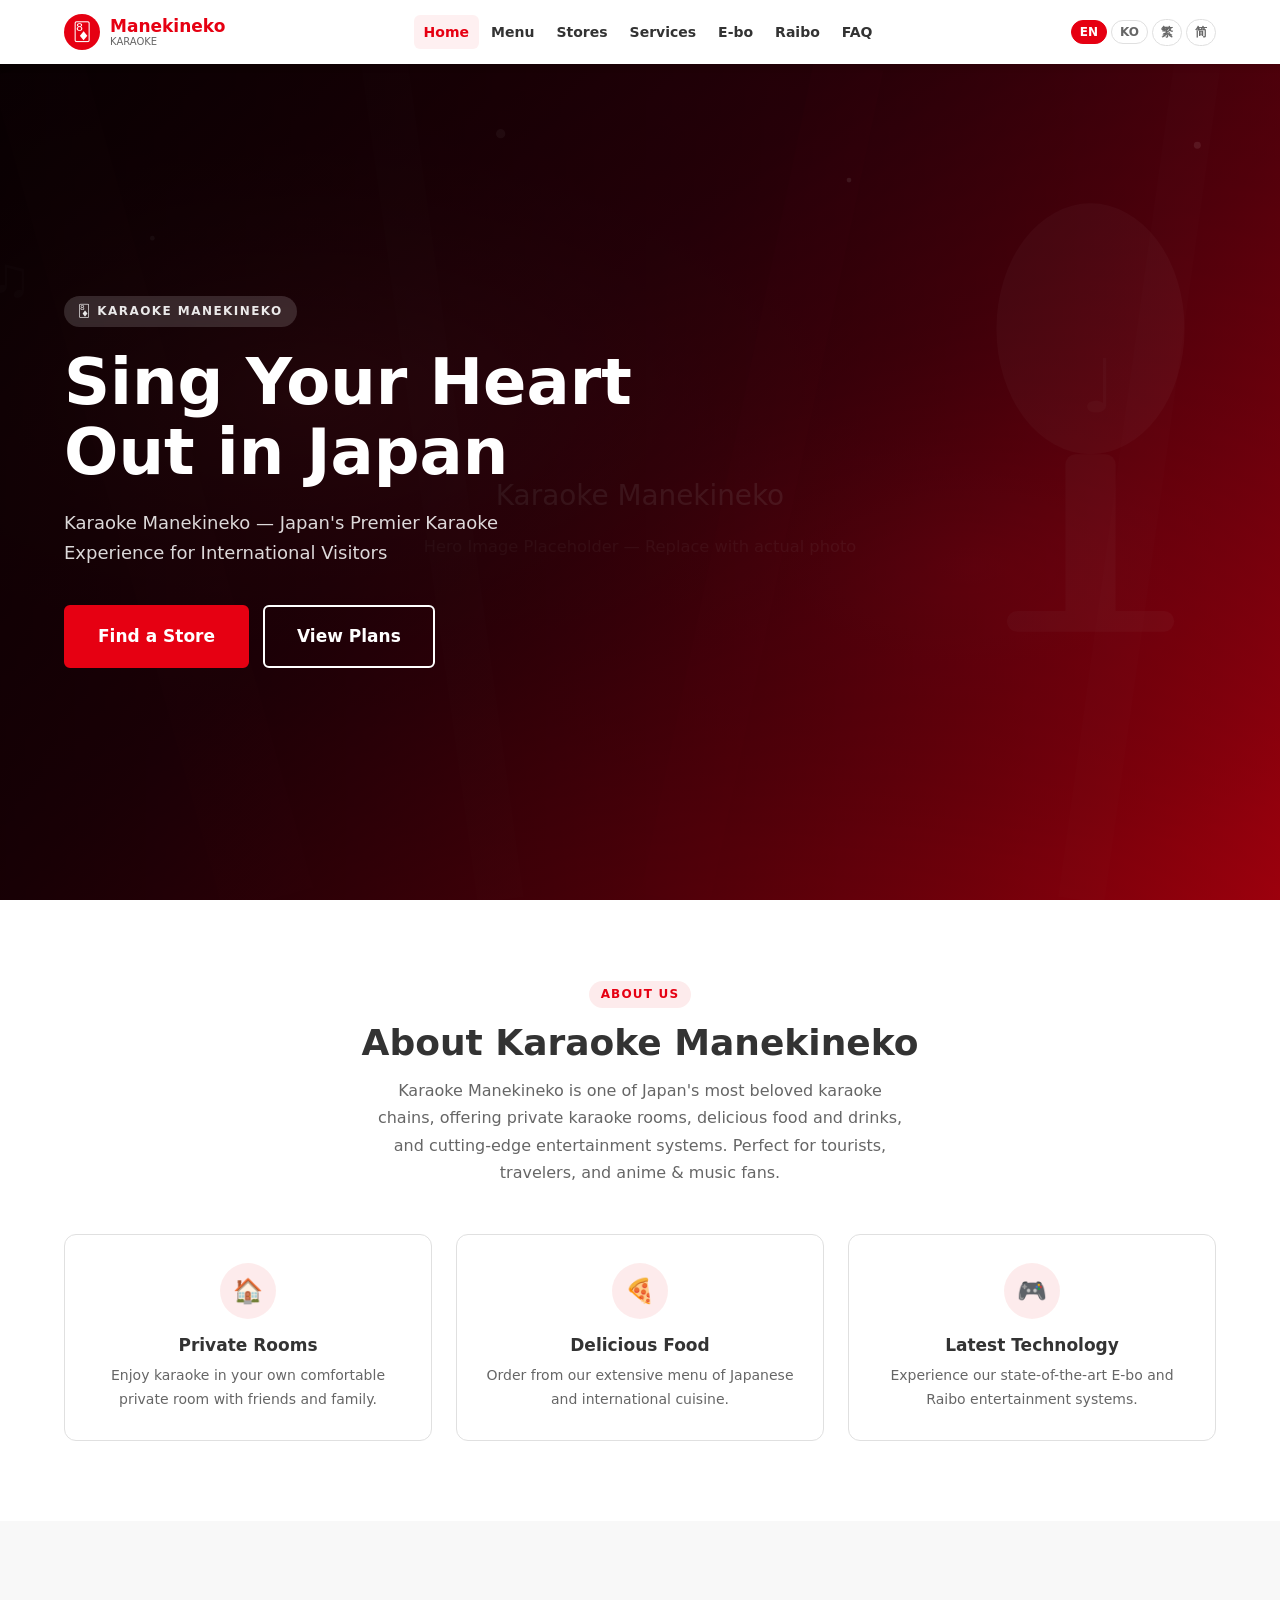
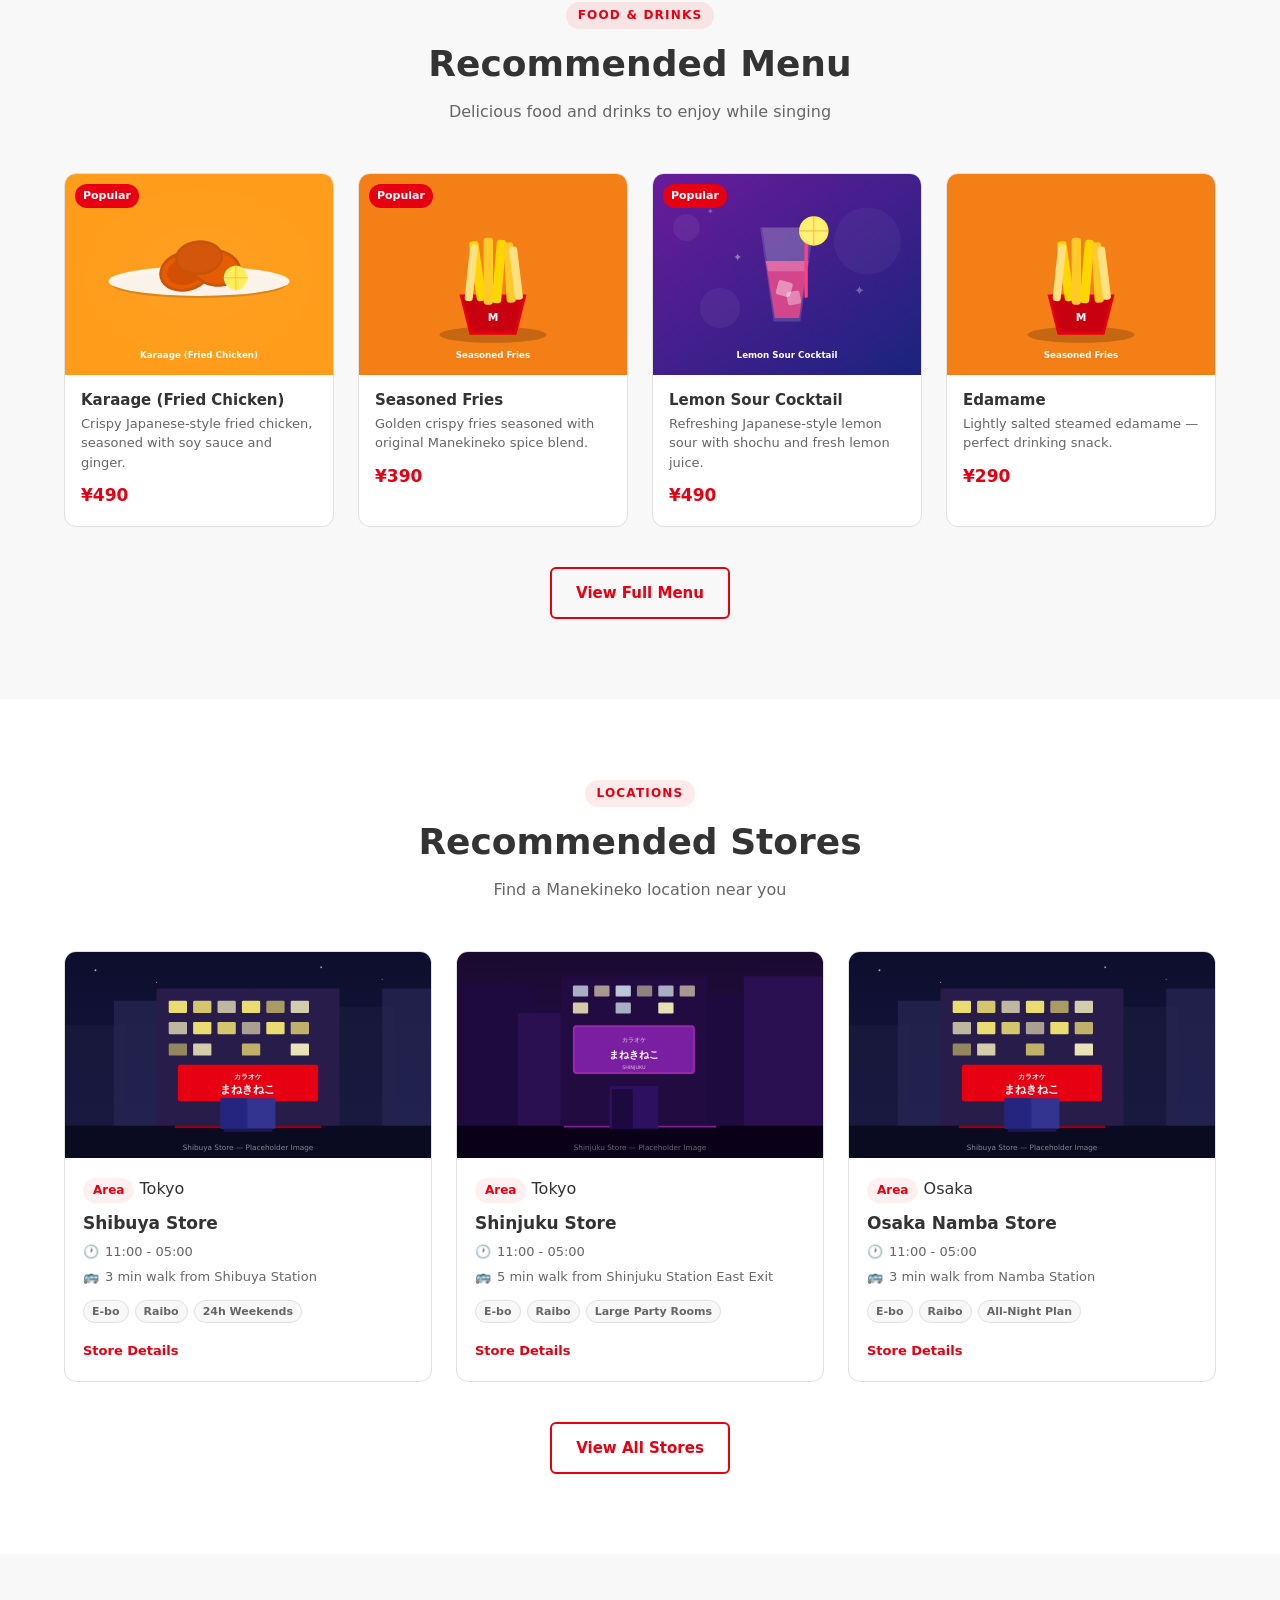
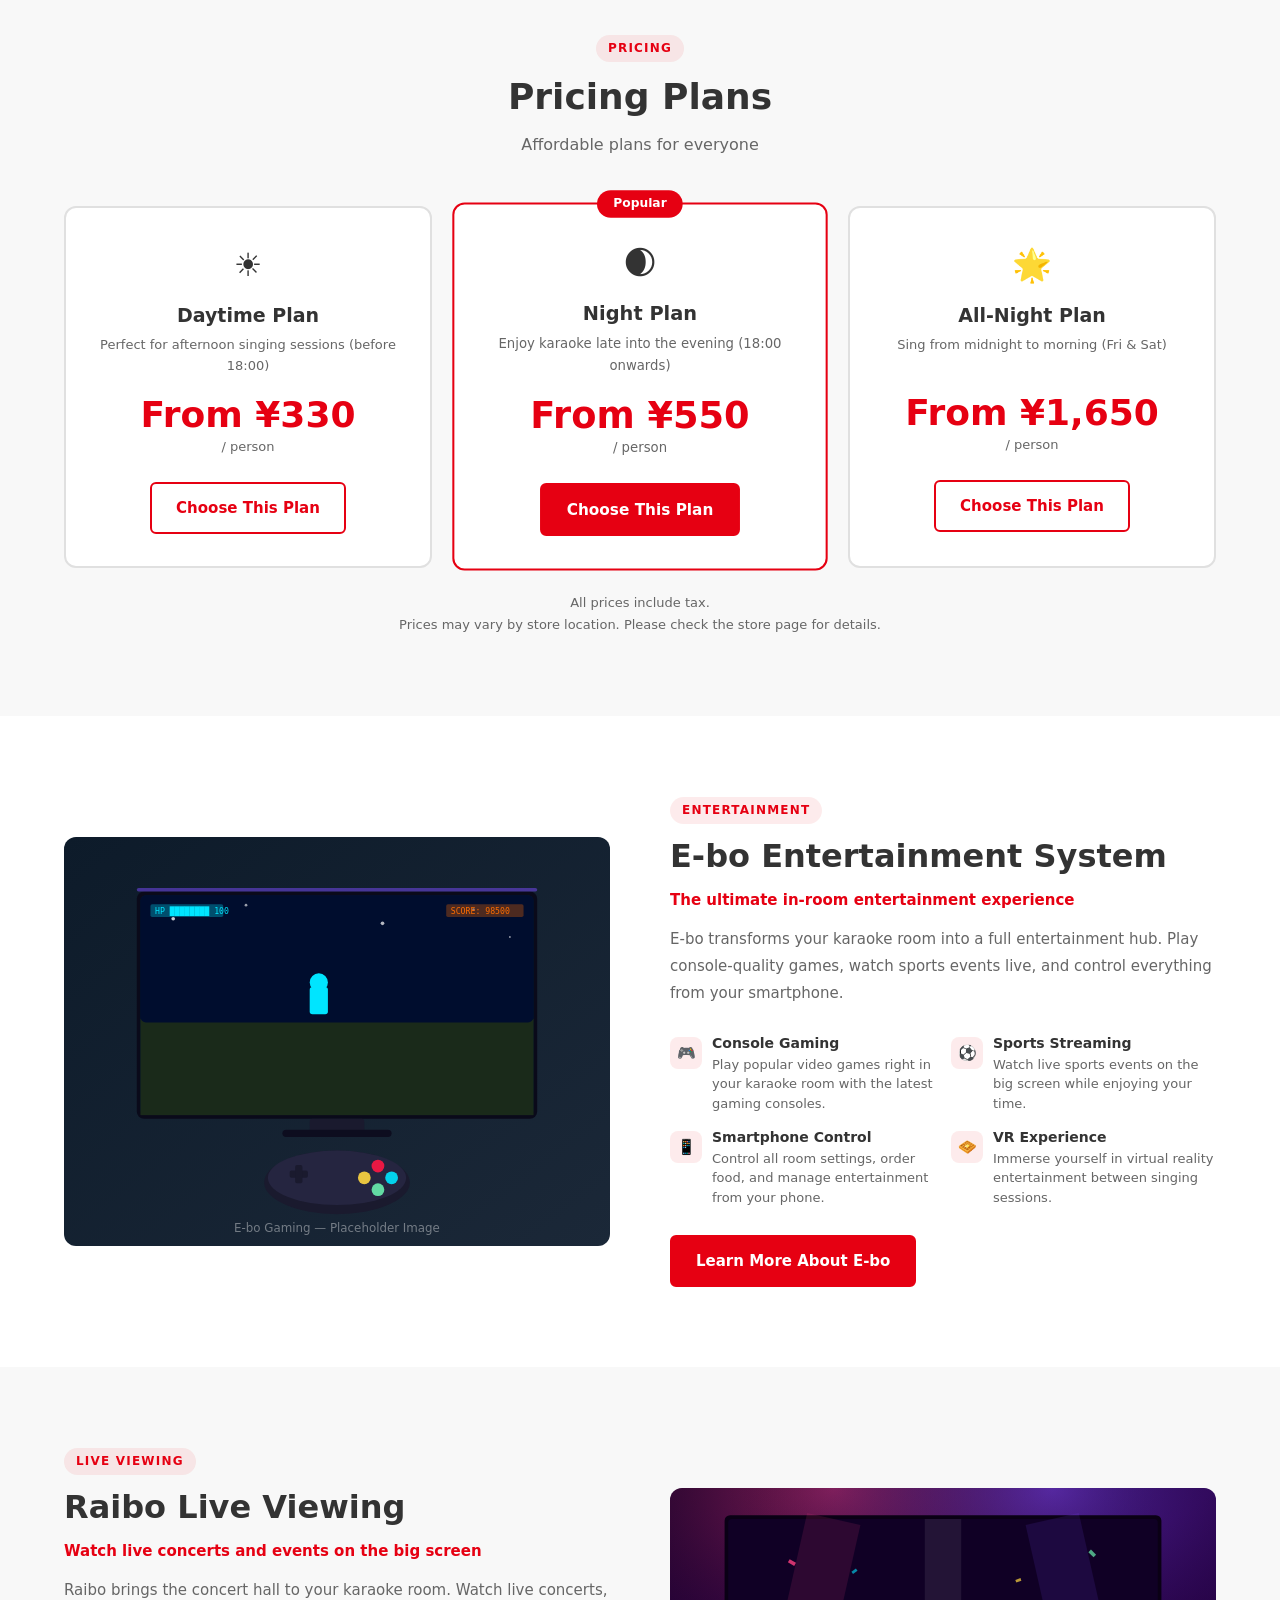
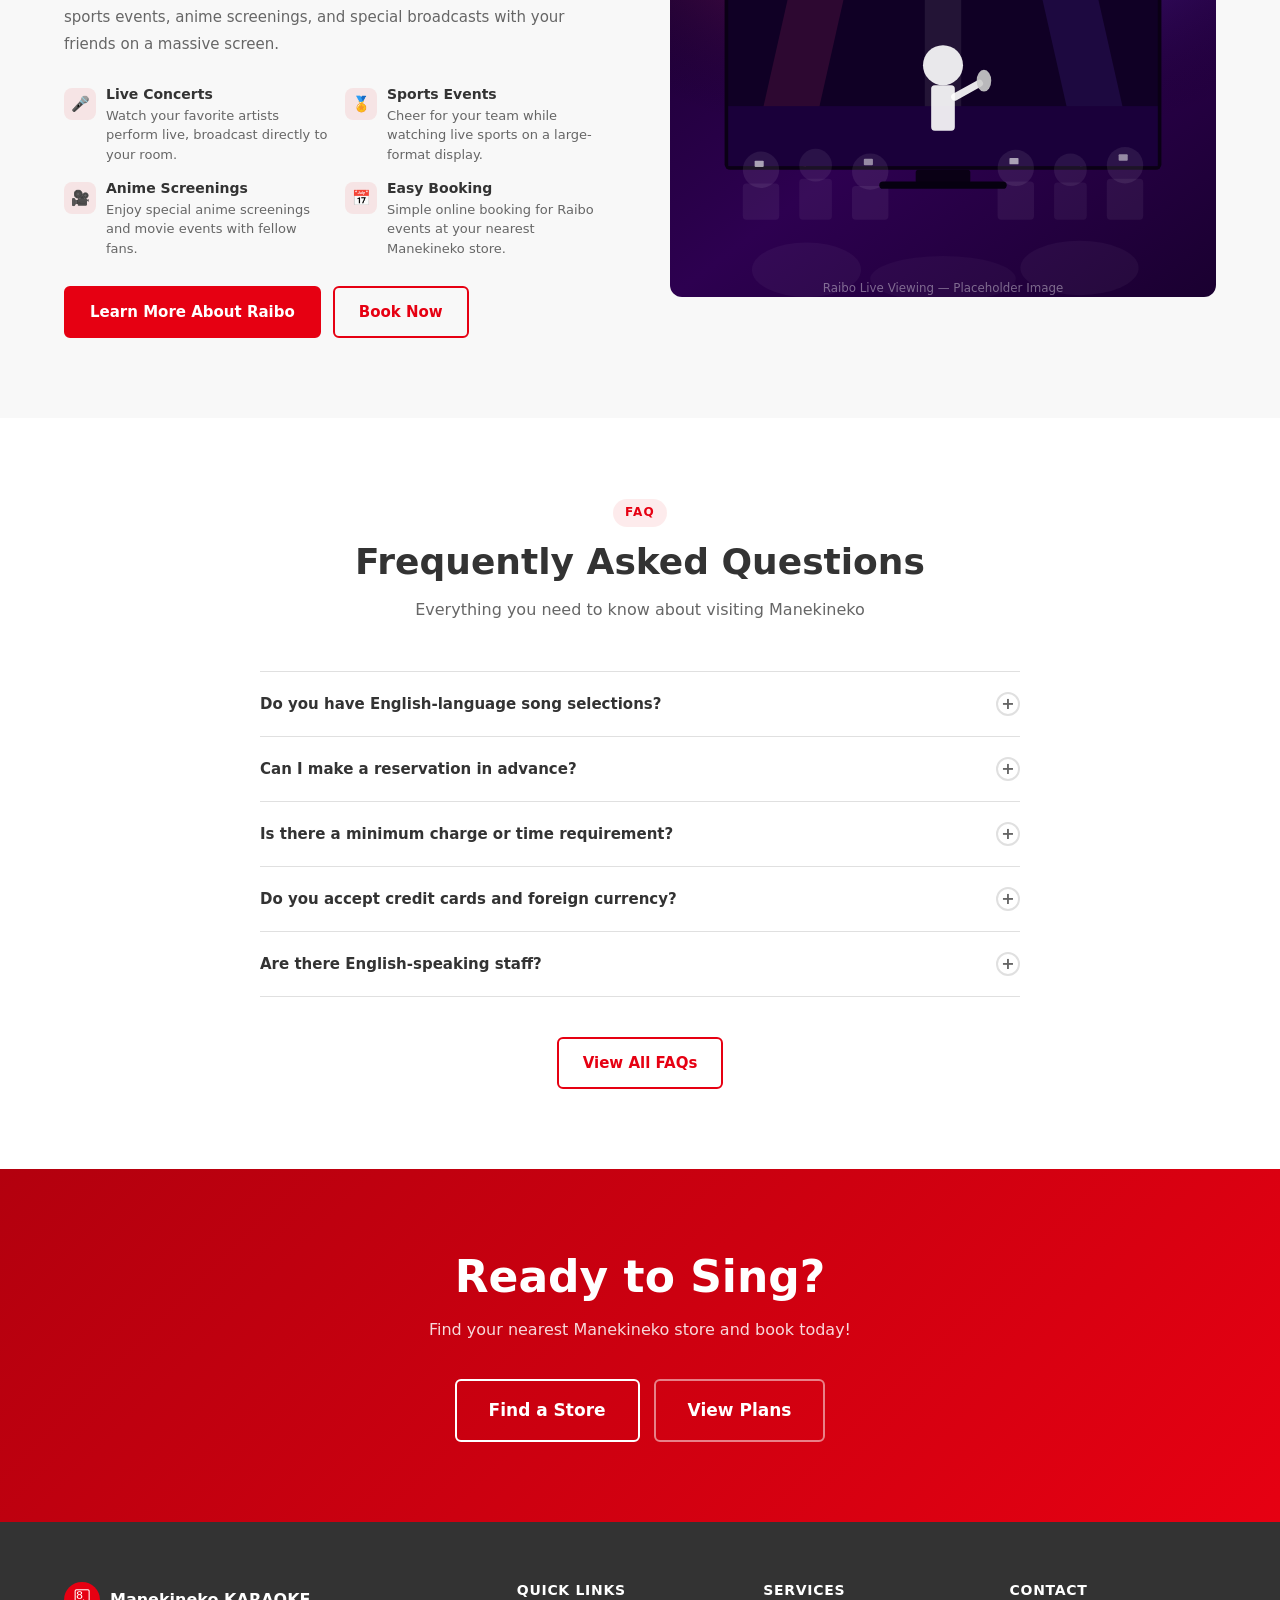
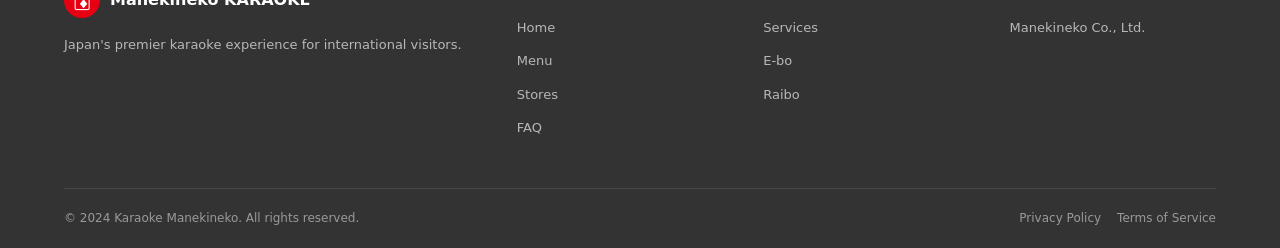
==== index.html @ 77256e75 "initial commit" ====
<!DOCTYPE html>
<html lang="en">
<head>
  <meta charset="UTF-8">
  <meta name="viewport" content="width=device-width, initial-scale=1.0">

  <!-- Primary SEO -->
  <title>Karaoke Manekineko | Japan's Best Karaoke for International Visitors</title>
  <meta name="description" content="Karaoke Manekineko offers private karaoke rooms, delicious food, and cutting-edge entertainment in Japan. Perfect for tourists from North America, Europe, Korea, Taiwan, and China.">
  <meta name="keywords" content="karaoke Japan, Manekineko, karaoke Tokyo, Japan tourist karaoke, private karaoke room Japan, karaoke Osaka">
  <meta name="robots" content="index, follow">
  <link rel="canonical" href="https://manekineko-inbound.example.com/">

  <!-- hreflang -->
  <link rel="alternate" hreflang="en"      href="https://manekineko-inbound.example.com/?lang=en">
  <link rel="alternate" hreflang="ko"      href="https://manekineko-inbound.example.com/?lang=ko">
  <link rel="alternate" hreflang="zh-Hant" href="https://manekineko-inbound.example.com/?lang=zh-Hant">
  <link rel="alternate" hreflang="zh-Hans" href="https://manekineko-inbound.example.com/?lang=zh-Hans">
  <link rel="alternate" hreflang="x-default" href="https://manekineko-inbound.example.com/">

  <!-- OpenGraph -->
  <meta property="og:type"        content="website">
  <meta property="og:url"         content="https://manekineko-inbound.example.com/">
  <meta property="og:title"       content="Karaoke Manekineko | Japan's Best Karaoke for International Visitors">
  <meta property="og:description" content="Private karaoke rooms, delicious food, E-bo gaming &amp; Raibo live viewing. The ultimate karaoke experience in Japan.">
  <meta property="og:image"       content="https://manekineko-inbound.example.com/assets/img/hero-karaoke.svg">
  <meta property="og:locale"      content="en_US">
  <meta property="og:site_name"   content="Karaoke Manekineko">

  <!-- Twitter Card -->
  <meta name="twitter:card"        content="summary_large_image">
  <meta name="twitter:title"       content="Karaoke Manekineko | Japan's Best Karaoke">
  <meta name="twitter:description" content="Private karaoke rooms, food, E-bo gaming &amp; Raibo live viewing in Japan.">
  <meta name="twitter:image"       content="https://manekineko-inbound.example.com/assets/img/hero-karaoke.svg">

  <!-- Structured Data: Organization -->
  <script type="application/ld+json">
  {
    "@context": "https://schema.org",
    "@type": "Organization",
    "name": "Karaoke Manekineko",
    "alternateName": "カラオケまねきねこ",
    "url": "https://www.karaokemanekineko.jp",
    "logo": "https://manekineko-inbound.example.com/assets/img/hero-karaoke.svg",
    "description": "Karaoke Manekineko is one of Japan's most beloved karaoke chains, offering private karaoke rooms, delicious food and drinks, and cutting-edge entertainment.",
    "areaServed": ["JP"],
    "contactPoint": {
      "@type": "ContactPoint",
      "contactType": "customer service",
      "availableLanguage": ["English", "Japanese", "Korean", "Chinese"]
    },
    "sameAs": ["https://www.karaokemanekineko.jp"]
  }
  </script>

  <!-- Structured Data: FAQPage (preview) -->
  <script type="application/ld+json">
  {
    "@context": "https://schema.org",
    "@type": "FAQPage",
    "mainEntity": [
      {
        "@type": "Question",
        "name": "Do you have English-language song selections?",
        "acceptedAnswer": {
          "@type": "Answer",
          "text": "Yes! Manekineko offers an extensive library of English songs, as well as songs in Korean, Chinese, and many other languages."
        }
      },
      {
        "@type": "Question",
        "name": "Can I make a reservation in advance?",
        "acceptedAnswer": {
          "@type": "Answer",
          "text": "Yes, you can make reservations online through our website or by calling the store directly. Walk-ins are also welcome based on room availability."
        }
      },
      {
        "@type": "Question",
        "name": "Do you accept credit cards?",
        "acceptedAnswer": {
          "@type": "Answer",
          "text": "Most Manekineko locations accept major credit cards (Visa, Mastercard, Amex). Some locations also accept IC cards and QR payment."
        }
      }
    ]
  }
  </script>

  <link rel="stylesheet" href="./assets/css/style.css">
</head>
<body data-base-path="./">

  <!-- Header & Nav (injected by components.js) -->
  <div id="header-placeholder"></div>

  <!-- ============================================================
       MAIN CONTENT
       ============================================================ -->
  <main id="main-content">

    <!-- HERO -->
    <section class="hero" aria-label="Hero banner">
      <div class="hero__bg">
        <img
          src="./assets/img/hero-karaoke.svg"
          width="1440"
          height="720"
          alt="International tourists singing karaoke in a cozy private room in Japan"
          class="hero__img"
        >
        <div class="hero__overlay" aria-hidden="true"></div>
      </div>
      <div class="hero__content">
        <span class="hero__label">&#127176; Karaoke Manekineko</span>
        <h1 class="hero__title" data-i18n="hero.title">Sing Your Heart Out in Japan</h1>
        <p class="hero__subtitle" data-i18n="hero.subtitle">Karaoke Manekineko — Japan's Premier Karaoke Experience for International Visitors</p>
        <div class="hero__actions">
          <a href="./pages/stores.html" class="btn btn-primary btn-lg" data-i18n="hero.cta">Find a Store</a>
          <a href="./pages/service.html" class="btn btn-secondary btn-lg" data-i18n="hero.ctaSub">View Plans</a>
        </div>
      </div>
    </section>

    <!-- ABOUT -->
    <section class="section" id="about" aria-labelledby="about-title">
      <div class="container">
        <div class="section__header">
          <span class="section__tag">About Us</span>
          <h2 class="section__title" id="about-title" data-i18n="about.title">About Karaoke Manekineko</h2>
          <p class="section__subtitle" data-i18n="about.description">Karaoke Manekineko is one of Japan's most beloved karaoke chains, offering private karaoke rooms, delicious food and drinks, and cutting-edge entertainment systems.</p>
        </div>
        <div class="about__features">
          <article class="feature-card">
            <div class="feature-card__icon" aria-hidden="true">&#127968;</div>
            <h3 class="feature-card__title" data-i18n="about.feature1">Private Rooms</h3>
            <p class="feature-card__desc" data-i18n="about.feature1Desc">Enjoy karaoke in your own comfortable private room with friends and family.</p>
          </article>
          <article class="feature-card">
            <div class="feature-card__icon" aria-hidden="true">&#127829;</div>
            <h3 class="feature-card__title" data-i18n="about.feature2">Delicious Food</h3>
            <p class="feature-card__desc" data-i18n="about.feature2Desc">Order from our extensive menu of Japanese and international cuisine.</p>
          </article>
          <article class="feature-card">
            <div class="feature-card__icon" aria-hidden="true">&#127918;</div>
            <h3 class="feature-card__title" data-i18n="about.feature3">Latest Technology</h3>
            <p class="feature-card__desc" data-i18n="about.feature3Desc">Experience our state-of-the-art E-bo and Raibo entertainment systems.</p>
          </article>
        </div>
      </div>
    </section>

    <!-- RECOMMENDED MENU -->
    <section class="section section--alt" id="menu" aria-labelledby="menu-title">
      <div class="container">
        <div class="section__header">
          <span class="section__tag">Food &amp; Drinks</span>
          <h2 class="section__title" id="menu-title" data-i18n="menu.title">Recommended Menu</h2>
          <p class="section__subtitle" data-i18n="menu.subtitle">Delicious food and drinks to enjoy while singing</p>
        </div>
        <div class="card-grid card-grid--4" role="list">
          <article class="menu-card" role="listitem">
            <div class="menu-card__img-wrap">
              <img
                src="./assets/img/menu-karaage.svg"
                width="400"
                height="300"
                alt="Crispy Japanese-style karaage fried chicken on a white plate with lemon garnish"
                class="menu-card__img"
              >
              <span class="menu-card__badge" data-i18n="menu.popular">Popular</span>
            </div>
            <div class="menu-card__body">
              <h3 class="menu-card__name">Karaage (Fried Chicken)</h3>
              <p class="menu-card__desc">Crispy Japanese-style fried chicken, seasoned with soy sauce and ginger.</p>
              <span class="menu-card__price">¥490</span>
            </div>
          </article>
          <article class="menu-card" role="listitem">
            <div class="menu-card__img-wrap">
              <img
                src="./assets/img/menu-fries.svg"
                width="400"
                height="300"
                alt="Golden crispy seasoned french fries in a red Manekineko cup"
                class="menu-card__img"
              >
              <span class="menu-card__badge" data-i18n="menu.popular">Popular</span>
            </div>
            <div class="menu-card__body">
              <h3 class="menu-card__name">Seasoned Fries</h3>
              <p class="menu-card__desc">Golden crispy fries seasoned with original Manekineko spice blend.</p>
              <span class="menu-card__price">¥390</span>
            </div>
          </article>
          <article class="menu-card" role="listitem">
            <div class="menu-card__img-wrap">
              <img
                src="./assets/img/menu-cocktails.svg"
                width="400"
                height="300"
                alt="Refreshing lemon sour cocktail with ice and a lemon slice garnish"
                class="menu-card__img"
              >
              <span class="menu-card__badge" data-i18n="menu.popular">Popular</span>
            </div>
            <div class="menu-card__body">
              <h3 class="menu-card__name">Lemon Sour Cocktail</h3>
              <p class="menu-card__desc">Refreshing Japanese-style lemon sour with shochu and fresh lemon juice.</p>
              <span class="menu-card__price">¥490</span>
            </div>
          </article>
          <article class="menu-card" role="listitem">
            <div class="menu-card__img-wrap">
              <img
                src="./assets/img/menu-fries.svg"
                width="400"
                height="300"
                alt="Lightly salted steamed edamame soybeans in a bowl"
                class="menu-card__img"
              >
            </div>
            <div class="menu-card__body">
              <h3 class="menu-card__name">Edamame</h3>
              <p class="menu-card__desc">Lightly salted steamed edamame — perfect drinking snack.</p>
              <span class="menu-card__price">¥290</span>
            </div>
          </article>
        </div>
        <div class="section-cta">
          <a href="./pages/menu.html" class="btn btn-outline" data-i18n="menu.viewAll">View Full Menu</a>
        </div>
      </div>
    </section>

    <!-- RECOMMENDED STORES -->
    <section class="section" id="stores" aria-labelledby="stores-title">
      <div class="container">
        <div class="section__header">
          <span class="section__tag">Locations</span>
          <h2 class="section__title" id="stores-title" data-i18n="stores.title">Recommended Stores</h2>
          <p class="section__subtitle" data-i18n="stores.subtitle">Find a Manekineko location near you</p>
        </div>
        <div class="card-grid card-grid--3" role="list">
          <article class="store-card" role="listitem">
            <div class="store-card__img-wrap">
              <img
                src="./assets/img/store-shibuya.svg"
                width="600"
                height="338"
                alt="Karaoke Manekineko Shibuya store exterior at night with neon signage"
                class="store-card__img"
              >
            </div>
            <div class="store-card__body">
              <span class="store-card__area" data-i18n="stores.area">Area</span>&nbsp;Tokyo
              <h3 class="store-card__name">Shibuya Store</h3>
              <div class="store-card__meta">
                <div class="store-card__meta-item">
                  <span>&#128336;</span>
                  <span>11:00 - 05:00</span>
                </div>
                <div class="store-card__meta-item">
                  <span>&#128652;</span>
                  <span>3 min walk from Shibuya Station</span>
                </div>
              </div>
              <div class="store-card__features">
                <span class="store-card__feature-tag">E-bo</span>
                <span class="store-card__feature-tag">Raibo</span>
                <span class="store-card__feature-tag">24h Weekends</span>
              </div>
              <a href="./pages/stores.html" class="store-card__link" data-i18n="stores.details">Store Details</a>
            </div>
          </article>
          <article class="store-card" role="listitem">
            <div class="store-card__img-wrap">
              <img
                src="./assets/img/store-shinjuku.svg"
                width="600"
                height="338"
                alt="Karaoke Manekineko Shinjuku store with purple neon lights at night"
                class="store-card__img"
              >
            </div>
            <div class="store-card__body">
              <span class="store-card__area" data-i18n="stores.area">Area</span>&nbsp;Tokyo
              <h3 class="store-card__name">Shinjuku Store</h3>
              <div class="store-card__meta">
                <div class="store-card__meta-item">
                  <span>&#128336;</span>
                  <span>11:00 - 05:00</span>
                </div>
                <div class="store-card__meta-item">
                  <span>&#128652;</span>
                  <span>5 min walk from Shinjuku Station East Exit</span>
                </div>
              </div>
              <div class="store-card__features">
                <span class="store-card__feature-tag">E-bo</span>
                <span class="store-card__feature-tag">Raibo</span>
                <span class="store-card__feature-tag">Large Party Rooms</span>
              </div>
              <a href="./pages/stores.html" class="store-card__link" data-i18n="stores.details">Store Details</a>
            </div>
          </article>
          <article class="store-card" role="listitem">
            <div class="store-card__img-wrap">
              <img
                src="./assets/img/store-shibuya.svg"
                width="600"
                height="338"
                alt="Karaoke Manekineko Osaka Namba store exterior at night"
                class="store-card__img"
              >
            </div>
            <div class="store-card__body">
              <span class="store-card__area" data-i18n="stores.area">Area</span>&nbsp;Osaka
              <h3 class="store-card__name">Osaka Namba Store</h3>
              <div class="store-card__meta">
                <div class="store-card__meta-item">
                  <span>&#128336;</span>
                  <span>11:00 - 05:00</span>
                </div>
                <div class="store-card__meta-item">
                  <span>&#128652;</span>
                  <span>3 min walk from Namba Station</span>
                </div>
              </div>
              <div class="store-card__features">
                <span class="store-card__feature-tag">E-bo</span>
                <span class="store-card__feature-tag">Raibo</span>
                <span class="store-card__feature-tag">All-Night Plan</span>
              </div>
              <a href="./pages/stores.html" class="store-card__link" data-i18n="stores.details">Store Details</a>
            </div>
          </article>
        </div>
        <div class="section-cta">
          <a href="./pages/stores.html" class="btn btn-outline" data-i18n="stores.viewAll">View All Stores</a>
        </div>
      </div>
    </section>

    <!-- PRICING PLANS -->
    <section class="section section--alt" id="plans" aria-labelledby="plans-title">
      <div class="container">
        <div class="section__header">
          <span class="section__tag">Pricing</span>
          <h2 class="section__title" id="plans-title" data-i18n="plans.title">Pricing Plans</h2>
          <p class="section__subtitle" data-i18n="plans.subtitle">Affordable plans for everyone</p>
        </div>
        <div class="pricing-grid">
          <article class="pricing-card">
            <div class="pricing-card__icon" aria-hidden="true">&#9728;&#65039;</div>
            <h3 class="pricing-card__name" data-i18n="plans.daytime">Daytime Plan</h3>
            <p class="pricing-card__desc" data-i18n="plans.daytimeDesc">Perfect for afternoon singing sessions (before 18:00)</p>
            <div class="pricing-card__price" data-i18n="plans.daytimePrice">From ¥330</div>
            <p class="pricing-card__price-note" data-i18n="plans.perPerson">/ person</p>
            <a href="./pages/service.html" class="btn btn-outline" data-i18n="plans.choose">Choose This Plan</a>
          </article>
          <article class="pricing-card pricing-card--popular">
            <div class="pricing-card__popular-badge" data-i18n="plans.popular">Popular</div>
            <div class="pricing-card__icon" aria-hidden="true">&#127762;</div>
            <h3 class="pricing-card__name" data-i18n="plans.night">Night Plan</h3>
            <p class="pricing-card__desc" data-i18n="plans.nightDesc">Enjoy karaoke late into the evening (18:00 onwards)</p>
            <div class="pricing-card__price" data-i18n="plans.nightPrice">From ¥550</div>
            <p class="pricing-card__price-note" data-i18n="plans.perPerson">/ person</p>
            <a href="./pages/service.html" class="btn btn-primary" data-i18n="plans.choose">Choose This Plan</a>
          </article>
          <article class="pricing-card">
            <div class="pricing-card__icon" aria-hidden="true">&#127775;</div>
            <h3 class="pricing-card__name" data-i18n="plans.allNight">All-Night Plan</h3>
            <p class="pricing-card__desc" data-i18n="plans.allNightDesc">Sing from midnight to morning (Fri &amp; Sat)</p>
            <div class="pricing-card__price" data-i18n="plans.allNightPrice">From ¥1,650</div>
            <p class="pricing-card__price-note" data-i18n="plans.perPerson">/ person</p>
            <a href="./pages/service.html" class="btn btn-outline" data-i18n="plans.choose">Choose This Plan</a>
          </article>
        </div>
        <p class="pricing-note">
          <span data-i18n="plans.tax">All prices include tax.</span><br>
          <span data-i18n="plans.note">Prices may vary by store location.</span>
        </p>
      </div>
    </section>

    <!-- E-BO INTRODUCTION -->
    <section class="section" id="ebo" aria-labelledby="ebo-title">
      <div class="container">
        <div class="feature-section">
          <div class="feature-section__img-wrap">
            <img
              src="./assets/img/ebo-gaming.svg"
              width="600"
              height="450"
              alt="E-bo gaming system in a karaoke room showing a video game on a large screen with a controller"
              class="feature-section__img"
            >
          </div>
          <div>
            <span class="feature-section__tag">Entertainment</span>
            <h2 class="feature-section__title" id="ebo-title" data-i18n="ebo.title">E-bo Entertainment System</h2>
            <p class="feature-section__subtitle" data-i18n="ebo.subtitle">The ultimate in-room entertainment experience</p>
            <p class="feature-section__desc" data-i18n="ebo.description">E-bo transforms your karaoke room into a full entertainment hub. Play console-quality games, watch sports events live, and control everything from your smartphone.</p>
            <div class="feature-list" role="list">
              <div class="feature-list__item" role="listitem">
                <div class="feature-list__icon" aria-hidden="true">&#127918;</div>
                <div class="feature-list__body">
                  <h3 class="feature-list__name" data-i18n="ebo.feature1">Console Gaming</h3>
                  <p class="feature-list__desc" data-i18n="ebo.feature1Desc">Play popular video games right in your karaoke room.</p>
                </div>
              </div>
              <div class="feature-list__item" role="listitem">
                <div class="feature-list__icon" aria-hidden="true">&#9917;</div>
                <div class="feature-list__body">
                  <h3 class="feature-list__name" data-i18n="ebo.feature2">Sports Streaming</h3>
                  <p class="feature-list__desc" data-i18n="ebo.feature2Desc">Watch live sports events on the big screen.</p>
                </div>
              </div>
              <div class="feature-list__item" role="listitem">
                <div class="feature-list__icon" aria-hidden="true">&#128241;</div>
                <div class="feature-list__body">
                  <h3 class="feature-list__name" data-i18n="ebo.feature3">Smartphone Control</h3>
                  <p class="feature-list__desc" data-i18n="ebo.feature3Desc">Control all room settings from your phone.</p>
                </div>
              </div>
              <div class="feature-list__item" role="listitem">
                <div class="feature-list__icon" aria-hidden="true">&#129479;</div>
                <div class="feature-list__body">
                  <h3 class="feature-list__name" data-i18n="ebo.feature4">VR Experience</h3>
                  <p class="feature-list__desc" data-i18n="ebo.feature4Desc">Immerse yourself in virtual reality entertainment.</p>
                </div>
              </div>
            </div>
            <a href="./pages/ebo.html" class="btn btn-primary" data-i18n="ebo.learnMore">Learn More About E-bo</a>
          </div>
        </div>
      </div>
    </section>

    <!-- RAIBO INTRODUCTION -->
    <section class="section section--alt" id="raibo" aria-labelledby="raibo-title">
      <div class="container">
        <div class="feature-section feature-section--reverse">
          <div class="feature-section__img-wrap">
            <img
              src="./assets/img/raibo-concert.svg"
              width="600"
              height="450"
              alt="Raibo live viewing system showing a live concert on a massive screen in a karaoke room"
              class="feature-section__img"
            >
          </div>
          <div>
            <span class="feature-section__tag">Live Viewing</span>
            <h2 class="feature-section__title" id="raibo-title" data-i18n="raibo.title">Raibo Live Viewing</h2>
            <p class="feature-section__subtitle" data-i18n="raibo.subtitle">Watch live concerts and events on the big screen</p>
            <p class="feature-section__desc" data-i18n="raibo.description">Raibo brings the concert hall to your karaoke room. Watch live concerts, sports events, anime screenings, and special broadcasts with your friends on a massive screen.</p>
            <div class="feature-list" role="list">
              <div class="feature-list__item" role="listitem">
                <div class="feature-list__icon" aria-hidden="true">&#127908;</div>
                <div class="feature-list__body">
                  <h3 class="feature-list__name" data-i18n="raibo.feature1">Live Concerts</h3>
                  <p class="feature-list__desc" data-i18n="raibo.feature1Desc">Watch your favorite artists perform live.</p>
                </div>
              </div>
              <div class="feature-list__item" role="listitem">
                <div class="feature-list__icon" aria-hidden="true">&#127941;</div>
                <div class="feature-list__body">
                  <h3 class="feature-list__name" data-i18n="raibo.feature2">Sports Events</h3>
                  <p class="feature-list__desc" data-i18n="raibo.feature2Desc">Cheer for your team on a large-format display.</p>
                </div>
              </div>
              <div class="feature-list__item" role="listitem">
                <div class="feature-list__icon" aria-hidden="true">&#127909;</div>
                <div class="feature-list__body">
                  <h3 class="feature-list__name" data-i18n="raibo.feature3">Anime Screenings</h3>
                  <p class="feature-list__desc" data-i18n="raibo.feature3Desc">Enjoy special anime and movie events.</p>
                </div>
              </div>
              <div class="feature-list__item" role="listitem">
                <div class="feature-list__icon" aria-hidden="true">&#128197;</div>
                <div class="feature-list__body">
                  <h3 class="feature-list__name" data-i18n="raibo.feature4">Easy Booking</h3>
                  <p class="feature-list__desc" data-i18n="raibo.feature4Desc">Simple online booking for Raibo events.</p>
                </div>
              </div>
            </div>
            <div style="display:flex;gap:12px;flex-wrap:wrap;">
              <a href="./pages/raibo.html" class="btn btn-primary" data-i18n="raibo.learnMore">Learn More About Raibo</a>
              <a href="./pages/stores.html" class="btn btn-outline" data-i18n="raibo.bookNow">Book Now</a>
            </div>
          </div>
        </div>
      </div>
    </section>

    <!-- FAQ PREVIEW -->
    <section class="section" id="faq" aria-labelledby="faq-title">
      <div class="container">
        <div class="section__header">
          <span class="section__tag">FAQ</span>
          <h2 class="section__title" id="faq-title" data-i18n="faq.title">Frequently Asked Questions</h2>
          <p class="section__subtitle" data-i18n="faq.subtitle">Everything you need to know about visiting Manekineko</p>
        </div>
        <div class="faq-list" role="list">

          <div class="faq-item" role="listitem">
            <button
              class="faq-question"
              aria-expanded="false"
              aria-controls="faq-answer-1"
              id="faq-q1"
            >
              <span data-i18n="faq.q1">Do you have English-language song selections?</span>
              <span class="faq-question__icon" aria-hidden="true">+</span>
            </button>
            <div
              class="faq-answer"
              id="faq-answer-1"
              role="region"
              aria-labelledby="faq-q1"
              aria-hidden="true"
            >
              <div class="faq-answer__inner">
                <p data-i18n="faq.a1">Yes! Manekineko offers an extensive library of English songs, as well as songs in Korean, Chinese, and many other languages.</p>
              </div>
            </div>
          </div>

          <div class="faq-item" role="listitem">
            <button
              class="faq-question"
              aria-expanded="false"
              aria-controls="faq-answer-2"
              id="faq-q2"
            >
              <span data-i18n="faq.q2">Can I make a reservation in advance?</span>
              <span class="faq-question__icon" aria-hidden="true">+</span>
            </button>
            <div
              class="faq-answer"
              id="faq-answer-2"
              role="region"
              aria-labelledby="faq-q2"
              aria-hidden="true"
            >
              <div class="faq-answer__inner">
                <p data-i18n="faq.a2">Yes, you can make reservations online through our website or by calling the store directly.</p>
              </div>
            </div>
          </div>

          <div class="faq-item" role="listitem">
            <button
              class="faq-question"
              aria-expanded="false"
              aria-controls="faq-answer-3"
              id="faq-q3"
            >
              <span data-i18n="faq.q3">Is there a minimum charge or time requirement?</span>
              <span class="faq-question__icon" aria-hidden="true">+</span>
            </button>
            <div
              class="faq-answer"
              id="faq-answer-3"
              role="region"
              aria-labelledby="faq-q3"
              aria-hidden="true"
            >
              <div class="faq-answer__inner">
                <p data-i18n="faq.a3">There is typically a minimum 30-minute session. Pricing varies by time of day and store location.</p>
              </div>
            </div>
          </div>

          <div class="faq-item" role="listitem">
            <button
              class="faq-question"
              aria-expanded="false"
              aria-controls="faq-answer-4"
              id="faq-q4"
            >
              <span data-i18n="faq.q4">Do you accept credit cards and foreign currency?</span>
              <span class="faq-question__icon" aria-hidden="true">+</span>
            </button>
            <div
              class="faq-answer"
              id="faq-answer-4"
              role="region"
              aria-labelledby="faq-q4"
              aria-hidden="true"
            >
              <div class="faq-answer__inner">
                <p data-i18n="faq.a4">Most Manekineko locations accept major credit cards. Some locations also accept IC cards and QR payment.</p>
              </div>
            </div>
          </div>

          <div class="faq-item" role="listitem">
            <button
              class="faq-question"
              aria-expanded="false"
              aria-controls="faq-answer-5"
              id="faq-q5"
            >
              <span data-i18n="faq.q5">Are there English-speaking staff?</span>
              <span class="faq-question__icon" aria-hidden="true">+</span>
            </button>
            <div
              class="faq-answer"
              id="faq-answer-5"
              role="region"
              aria-labelledby="faq-q5"
              aria-hidden="true"
            >
              <div class="faq-answer__inner">
                <p data-i18n="faq.a5">Many of our popular tourist locations have English-speaking staff. Translation assistance is available via our app.</p>
              </div>
            </div>
          </div>

        </div>
        <div class="faq-cta">
          <a href="./pages/faq.html" class="btn btn-outline" data-i18n="faq.viewAll">View All FAQs</a>
        </div>
      </div>
    </section>

    <!-- CALL TO ACTION -->
    <section class="cta-section" aria-labelledby="cta-title">
      <div class="container">
        <h2 class="cta-section__title" id="cta-title" data-i18n="cta.title">Ready to Sing?</h2>
        <p class="cta-section__subtitle" data-i18n="cta.subtitle">Find your nearest Manekineko store and book today!</p>
        <div class="cta-section__actions">
          <a href="./pages/stores.html" class="btn btn-secondary btn-lg" data-i18n="cta.button">Find a Store</a>
          <a href="./pages/service.html" class="btn btn-outline btn-lg" style="border-color:rgba(255,255,255,0.5);color:white;" data-i18n="cta.buttonSub">View Plans</a>
        </div>
      </div>
    </section>

  </main>

  <!-- Footer (injected by components.js) -->
  <div id="footer-placeholder"></div>

  <!-- Scripts (order matters: components -> i18n -> main) -->
  <script src="./assets/js/components.js"></script>
  <script src="./assets/js/i18n.js"></script>
  <script src="./assets/js/main.js"></script>
</body>
</html>
---- assets/css/style.css ----
/* ============================================================
   Karaoke Manekineko — Main Stylesheet
   Generated from design-tokens.json
   ============================================================ */

/* === CSS Custom Properties (Design Tokens) === */
:root {
  --color-primary: #E60012;
  --color-primary-dark: #B3000E;
  --color-primary-light: #FF1A2B;
  --color-secondary: #333333;
  --color-background: #FFFFFF;
  --color-surface: #F8F8F8;
  --color-text: #333333;
  --color-text-light: #666666;
  --color-border: #E0E0E0;
  --color-white: #FFFFFF;

  --spacing-section: 80px;
  --spacing-section-sm: 48px;
  --spacing-card-gap: 24px;
  --container-max: 1200px;
  --container-padding: 24px;

  --font-heading: system-ui, -apple-system, BlinkMacSystemFont, 'Hiragino Sans', 'Noto Sans CJK JP', sans-serif;
  --font-body: system-ui, -apple-system, BlinkMacSystemFont, 'Hiragino Sans', 'Noto Sans CJK JP', sans-serif;

  --radius-card: 12px;
  --radius-button: 6px;
  --radius-pill: 9999px;

  --shadow-card: 0 2px 12px rgba(0, 0, 0, 0.08);
  --shadow-card-hover: 0 6px 24px rgba(0, 0, 0, 0.14);
  --shadow-header: 0 2px 8px rgba(0, 0, 0, 0.1);

  --transition: 0.2s ease;
  --transition-slow: 0.35s ease;

  --header-height: 64px;
}

/* === Reset & Base === */
*,
*::before,
*::after {
  box-sizing: border-box;
  margin: 0;
  padding: 0;
}

html {
  scroll-behavior: smooth;
  -webkit-text-size-adjust: 100%;
}

body {
  font-family: var(--font-body);
  font-size: 16px;
  line-height: 1.6;
  color: var(--color-text);
  background-color: var(--color-background);
  -webkit-font-smoothing: antialiased;
}

img {
  max-width: 100%;
  height: auto;
  display: block;
}

a {
  color: inherit;
  text-decoration: none;
}

ul,
ol {
  list-style: none;
}

button {
  cursor: pointer;
  border: none;
  background: none;
  font-family: inherit;
  font-size: inherit;
}

h1, h2, h3, h4, h5, h6 {
  font-family: var(--font-heading);
  line-height: 1.25;
  font-weight: 700;
}

/* === Skip Link (Accessibility) === */
.skip-link {
  position: absolute;
  top: -100%;
  left: 16px;
  background: var(--color-primary);
  color: var(--color-white);
  padding: 8px 16px;
  border-radius: var(--radius-button);
  font-weight: 700;
  z-index: 9999;
  transition: top var(--transition);
}

.skip-link:focus {
  top: 16px;
}

/* === Focus Visible === */
:focus-visible {
  outline: 3px solid var(--color-primary);
  outline-offset: 2px;
  border-radius: 2px;
}

/* === Container === */
.container {
  max-width: var(--container-max);
  margin: 0 auto;
  padding: 0 var(--container-padding);
}

/* === HEADER === */
.site-header {
  position: sticky;
  top: 0;
  left: 0;
  right: 0;
  height: var(--header-height);
  background: var(--color-white);
  box-shadow: var(--shadow-header);
  z-index: 100;
  display: flex;
  align-items: center;
}

.header-inner {
  display: flex;
  align-items: center;
  justify-content: space-between;
  width: 100%;
  max-width: var(--container-max);
  margin: 0 auto;
  padding: 0 var(--container-padding);
  gap: 16px;
}

.site-logo {
  display: flex;
  align-items: center;
  gap: 10px;
  flex-shrink: 0;
  text-decoration: none;
  color: var(--color-text);
}

.site-logo__icon {
  width: 36px;
  height: 36px;
  background: var(--color-primary);
  border-radius: 50%;
  display: flex;
  align-items: center;
  justify-content: center;
  font-size: 18px;
  color: var(--color-white);
}

.site-logo__text {
  font-weight: 800;
  font-size: 17px;
  line-height: 1.1;
  color: var(--color-primary);
}

.site-logo__sub {
  font-size: 10px;
  font-weight: 400;
  color: var(--color-text-light);
  display: block;
}

/* === NAVIGATION === */
.site-nav {
  display: flex;
  align-items: center;
  gap: 4px;
}

.site-nav__list {
  display: flex;
  align-items: center;
  gap: 2px;
}

.site-nav__link {
  display: block;
  padding: 6px 10px;
  font-size: 14px;
  font-weight: 600;
  color: var(--color-text);
  border-radius: var(--radius-button);
  transition: color var(--transition), background var(--transition);
  white-space: nowrap;
}

.site-nav__link:hover,
.site-nav__link:focus-visible,
.site-nav__link.active {
  color: var(--color-primary);
  background: rgba(230, 0, 18, 0.06);
}

/* === LANGUAGE SWITCHER === */
.lang-switcher {
  display: flex;
  align-items: center;
  gap: 4px;
  flex-shrink: 0;
}

.lang-switcher__btn {
  padding: 4px 8px;
  font-size: 12px;
  font-weight: 600;
  color: var(--color-text-light);
  border: 1px solid var(--color-border);
  border-radius: var(--radius-pill);
  transition: all var(--transition);
  cursor: pointer;
  background: transparent;
}

.lang-switcher__btn:hover,
.lang-switcher__btn:focus-visible {
  border-color: var(--color-primary);
  color: var(--color-primary);
}

.lang-switcher__btn.active {
  background: var(--color-primary);
  border-color: var(--color-primary);
  color: var(--color-white);
}

/* === HAMBURGER BUTTON (Mobile) === */
.hamburger {
  display: none;
  flex-direction: column;
  justify-content: center;
  align-items: center;
  width: 40px;
  height: 40px;
  gap: 5px;
  border-radius: var(--radius-button);
  background: transparent;
  transition: background var(--transition);
  flex-shrink: 0;
}

.hamburger:hover,
.hamburger:focus-visible {
  background: var(--color-surface);
}

.hamburger__line {
  display: block;
  width: 22px;
  height: 2px;
  background: var(--color-text);
  border-radius: 2px;
  transition: transform var(--transition), opacity var(--transition);
  transform-origin: center;
}

.hamburger[aria-expanded="true"] .hamburger__line:nth-child(1) {
  transform: translateY(7px) rotate(45deg);
}

.hamburger[aria-expanded="true"] .hamburger__line:nth-child(2) {
  opacity: 0;
}

.hamburger[aria-expanded="true"] .hamburger__line:nth-child(3) {
  transform: translateY(-7px) rotate(-45deg);
}

/* === MOBILE MENU === */
.mobile-menu {
  display: none;
  position: fixed;
  top: var(--header-height);
  left: 0;
  right: 0;
  bottom: 0;
  background: var(--color-white);
  z-index: 99;
  overflow-y: auto;
  padding: 24px var(--container-padding) 40px;
  flex-direction: column;
  gap: 8px;
}

.mobile-menu.is-open {
  display: flex;
}

.mobile-menu__link {
  display: block;
  padding: 14px 16px;
  font-size: 17px;
  font-weight: 600;
  color: var(--color-text);
  border-radius: var(--radius-card);
  border-bottom: 1px solid var(--color-border);
  transition: color var(--transition), background var(--transition);
}

.mobile-menu__link:hover,
.mobile-menu__link:focus-visible,
.mobile-menu__link.active {
  color: var(--color-primary);
  background: rgba(230, 0, 18, 0.04);
}

.mobile-menu__langs {
  display: flex;
  gap: 8px;
  flex-wrap: wrap;
  padding: 16px 0;
  margin-top: 8px;
}

.mobile-menu__langs .lang-switcher__btn {
  font-size: 14px;
  padding: 6px 14px;
}

/* === BUTTONS === */
.btn {
  display: inline-flex;
  align-items: center;
  justify-content: center;
  gap: 6px;
  padding: 12px 24px;
  font-size: 15px;
  font-weight: 700;
  border-radius: var(--radius-button);
  transition: all var(--transition);
  cursor: pointer;
  text-decoration: none;
  border: 2px solid transparent;
  white-space: nowrap;
}

.btn-primary {
  background: var(--color-primary);
  color: var(--color-white);
  border-color: var(--color-primary);
}

.btn-primary:hover,
.btn-primary:focus-visible {
  background: var(--color-primary-dark);
  border-color: var(--color-primary-dark);
  transform: translateY(-1px);
  box-shadow: 0 4px 12px rgba(230, 0, 18, 0.3);
}

.btn-secondary {
  background: transparent;
  color: var(--color-white);
  border-color: var(--color-white);
}

.btn-secondary:hover,
.btn-secondary:focus-visible {
  background: var(--color-white);
  color: var(--color-primary);
}

.btn-outline {
  background: transparent;
  color: var(--color-primary);
  border-color: var(--color-primary);
}

.btn-outline:hover,
.btn-outline:focus-visible {
  background: var(--color-primary);
  color: var(--color-white);
}

.btn-lg {
  padding: 16px 32px;
  font-size: 17px;
}

/* === SECTION COMMON === */
.section {
  padding: var(--spacing-section) 0;
}

.section--alt {
  background: var(--color-surface);
}

.section__header {
  text-align: center;
  margin-bottom: 48px;
}

.section__tag {
  display: inline-block;
  background: rgba(230, 0, 18, 0.08);
  color: var(--color-primary);
  font-size: 12px;
  font-weight: 700;
  letter-spacing: 0.1em;
  text-transform: uppercase;
  padding: 4px 12px;
  border-radius: var(--radius-pill);
  margin-bottom: 12px;
}

.section__title {
  font-size: clamp(24px, 4vw, 36px);
  color: var(--color-secondary);
  margin-bottom: 12px;
}

.section__subtitle {
  font-size: 16px;
  color: var(--color-text-light);
  max-width: 540px;
  margin: 0 auto;
  line-height: 1.7;
}

/* === HERO SECTION === */
.hero {
  position: relative;
  min-height: calc(100vh - var(--header-height));
  min-height: calc(100svh - var(--header-height));
  display: flex;
  align-items: center;
  overflow: hidden;
  background: linear-gradient(135deg, #1a0005 0%, #4a0010 40%, #E60012 100%);
}

.hero__bg {
  position: absolute;
  inset: 0;
  z-index: 0;
}

.hero__img {
  width: 100%;
  height: 100%;
  object-fit: cover;
  opacity: 0.3;
}

.hero__overlay {
  position: absolute;
  inset: 0;
  background: linear-gradient(to right, rgba(0,0,0,0.7) 0%, rgba(0,0,0,0.3) 100%);
  z-index: 1;
}

.hero__content {
  position: relative;
  z-index: 2;
  max-width: var(--container-max);
  margin: 0 auto;
  padding: 80px var(--container-padding);
  width: 100%;
}

.hero__label {
  display: inline-block;
  background: rgba(255,255,255,0.15);
  color: rgba(255,255,255,0.9);
  font-size: 12px;
  font-weight: 700;
  letter-spacing: 0.12em;
  text-transform: uppercase;
  padding: 6px 14px;
  border-radius: var(--radius-pill);
  margin-bottom: 20px;
  backdrop-filter: blur(4px);
}

.hero__title {
  font-size: clamp(32px, 6vw, 64px);
  color: var(--color-white);
  line-height: 1.1;
  margin-bottom: 20px;
  max-width: 640px;
}

.hero__subtitle {
  font-size: clamp(15px, 2vw, 18px);
  color: rgba(255,255,255,0.85);
  max-width: 540px;
  line-height: 1.7;
  margin-bottom: 36px;
}

.hero__actions {
  display: flex;
  gap: 14px;
  flex-wrap: wrap;
}

/* === ABOUT SECTION === */
.about__features {
  display: grid;
  grid-template-columns: repeat(3, 1fr);
  gap: var(--spacing-card-gap);
  margin-top: 48px;
}

.feature-card {
  background: var(--color-white);
  border: 1px solid var(--color-border);
  border-radius: var(--radius-card);
  padding: 28px 24px;
  text-align: center;
  transition: box-shadow var(--transition), transform var(--transition);
}

.feature-card:hover {
  box-shadow: var(--shadow-card-hover);
  transform: translateY(-2px);
}

.feature-card__icon {
  width: 56px;
  height: 56px;
  background: rgba(230, 0, 18, 0.08);
  border-radius: 50%;
  display: flex;
  align-items: center;
  justify-content: center;
  margin: 0 auto 16px;
  font-size: 24px;
}

.feature-card__title {
  font-size: 17px;
  font-weight: 700;
  color: var(--color-secondary);
  margin-bottom: 8px;
}

.feature-card__desc {
  font-size: 14px;
  color: var(--color-text-light);
  line-height: 1.7;
}

/* === CARD GRID === */
.card-grid {
  display: grid;
  gap: var(--spacing-card-gap);
}

.card-grid--3 {
  grid-template-columns: repeat(3, 1fr);
}

.card-grid--4 {
  grid-template-columns: repeat(4, 1fr);
}

.card-grid--2 {
  grid-template-columns: repeat(2, 1fr);
}

/* === MENU CARD === */
.menu-card {
  background: var(--color-white);
  border: 1px solid var(--color-border);
  border-radius: var(--radius-card);
  overflow: hidden;
  transition: box-shadow var(--transition), transform var(--transition);
}

.menu-card:hover {
  box-shadow: var(--shadow-card-hover);
  transform: translateY(-2px);
}

.menu-card__img-wrap {
  position: relative;
  aspect-ratio: 4/3;
  overflow: hidden;
  background: var(--color-surface);
}

.menu-card__img {
  width: 100%;
  height: 100%;
  object-fit: cover;
  transition: transform var(--transition-slow);
}

.menu-card:hover .menu-card__img {
  transform: scale(1.04);
}

.menu-card__badge {
  position: absolute;
  top: 10px;
  left: 10px;
  background: var(--color-primary);
  color: var(--color-white);
  font-size: 11px;
  font-weight: 700;
  padding: 3px 8px;
  border-radius: var(--radius-pill);
}

.menu-card__body {
  padding: 16px;
}

.menu-card__name {
  font-size: 15px;
  font-weight: 700;
  color: var(--color-secondary);
  margin-bottom: 4px;
}

.menu-card__desc {
  font-size: 13px;
  color: var(--color-text-light);
  line-height: 1.5;
  margin-bottom: 10px;
}

.menu-card__price {
  font-size: 17px;
  font-weight: 800;
  color: var(--color-primary);
}

/* === STORE CARD === */
.store-card {
  background: var(--color-white);
  border: 1px solid var(--color-border);
  border-radius: var(--radius-card);
  overflow: hidden;
  transition: box-shadow var(--transition), transform var(--transition);
}

.store-card:hover {
  box-shadow: var(--shadow-card-hover);
  transform: translateY(-2px);
}

.store-card__img-wrap {
  aspect-ratio: 16/9;
  overflow: hidden;
  background: var(--color-surface);
}

.store-card__img {
  width: 100%;
  height: 100%;
  object-fit: cover;
  transition: transform var(--transition-slow);
}

.store-card:hover .store-card__img {
  transform: scale(1.04);
}

.store-card__body {
  padding: 18px;
}

.store-card__area {
  display: inline-flex;
  align-items: center;
  gap: 4px;
  font-size: 12px;
  font-weight: 600;
  color: var(--color-primary);
  background: rgba(230, 0, 18, 0.06);
  padding: 3px 10px;
  border-radius: var(--radius-pill);
  margin-bottom: 10px;
}

.store-card__name {
  font-size: 17px;
  font-weight: 700;
  color: var(--color-secondary);
  margin-bottom: 8px;
}

.store-card__meta {
  font-size: 13px;
  color: var(--color-text-light);
  line-height: 1.6;
  margin-bottom: 12px;
}

.store-card__meta-item {
  display: flex;
  align-items: flex-start;
  gap: 6px;
  margin-bottom: 4px;
}

.store-card__features {
  display: flex;
  flex-wrap: wrap;
  gap: 6px;
  margin-bottom: 14px;
}

.store-card__feature-tag {
  font-size: 11px;
  font-weight: 600;
  padding: 2px 8px;
  border-radius: var(--radius-pill);
  background: var(--color-surface);
  color: var(--color-text-light);
  border: 1px solid var(--color-border);
}

.store-card__link {
  display: inline-block;
  font-size: 13px;
  font-weight: 700;
  color: var(--color-primary);
  transition: color var(--transition);
}

.store-card__link:hover {
  color: var(--color-primary-dark);
  text-decoration: underline;
}

/* === PRICING TABLE === */
.pricing-grid {
  display: grid;
  grid-template-columns: repeat(3, 1fr);
  gap: var(--spacing-card-gap);
}

.pricing-card {
  background: var(--color-white);
  border: 2px solid var(--color-border);
  border-radius: var(--radius-card);
  padding: 32px 24px;
  text-align: center;
  position: relative;
  transition: box-shadow var(--transition), transform var(--transition), border-color var(--transition);
}

.pricing-card:hover {
  box-shadow: var(--shadow-card-hover);
  transform: translateY(-3px);
}

.pricing-card--popular {
  border-color: var(--color-primary);
  transform: scale(1.02);
}

.pricing-card--popular:hover {
  transform: scale(1.02) translateY(-3px);
}

.pricing-card__popular-badge {
  position: absolute;
  top: -14px;
  left: 50%;
  transform: translateX(-50%);
  background: var(--color-primary);
  color: var(--color-white);
  font-size: 12px;
  font-weight: 700;
  padding: 4px 16px;
  border-radius: var(--radius-pill);
}

.pricing-card__icon {
  font-size: 32px;
  margin-bottom: 12px;
}

.pricing-card__name {
  font-size: 19px;
  font-weight: 700;
  color: var(--color-secondary);
  margin-bottom: 8px;
}

.pricing-card__desc {
  font-size: 13px;
  color: var(--color-text-light);
  line-height: 1.6;
  margin-bottom: 20px;
  min-height: 40px;
}

.pricing-card__price {
  font-size: 36px;
  font-weight: 900;
  color: var(--color-primary);
  line-height: 1;
  margin-bottom: 4px;
}

.pricing-card__price-note {
  font-size: 13px;
  color: var(--color-text-light);
  margin-bottom: 24px;
}

.pricing-note {
  text-align: center;
  font-size: 13px;
  color: var(--color-text-light);
  margin-top: 24px;
  line-height: 1.7;
}

/* === FEATURE SECTION (E-bo / Raibo) === */
.feature-section {
  display: grid;
  grid-template-columns: 1fr 1fr;
  gap: 60px;
  align-items: center;
}

.feature-section--reverse {
  direction: rtl;
}

.feature-section--reverse > * {
  direction: ltr;
}

.feature-section__img-wrap {
  border-radius: var(--radius-card);
  overflow: hidden;
  background: var(--color-surface);
  aspect-ratio: 4/3;
}

.feature-section__img {
  width: 100%;
  height: 100%;
  object-fit: cover;
}

.feature-section__tag {
  display: inline-block;
  background: rgba(230, 0, 18, 0.08);
  color: var(--color-primary);
  font-size: 12px;
  font-weight: 700;
  letter-spacing: 0.1em;
  text-transform: uppercase;
  padding: 4px 12px;
  border-radius: var(--radius-pill);
  margin-bottom: 12px;
}

.feature-section__title {
  font-size: clamp(22px, 3.5vw, 32px);
  color: var(--color-secondary);
  margin-bottom: 12px;
}

.feature-section__subtitle {
  font-size: 15px;
  color: var(--color-primary);
  font-weight: 600;
  margin-bottom: 14px;
}

.feature-section__desc {
  font-size: 15px;
  color: var(--color-text-light);
  line-height: 1.8;
  margin-bottom: 28px;
}

.feature-list {
  display: grid;
  grid-template-columns: 1fr 1fr;
  gap: 16px;
  margin-bottom: 28px;
}

.feature-list__item {
  display: flex;
  align-items: flex-start;
  gap: 10px;
}

.feature-list__icon {
  width: 32px;
  height: 32px;
  background: rgba(230, 0, 18, 0.08);
  border-radius: 8px;
  display: flex;
  align-items: center;
  justify-content: center;
  font-size: 15px;
  flex-shrink: 0;
  margin-top: 2px;
}

.feature-list__body {}

.feature-list__name {
  font-size: 14px;
  font-weight: 700;
  color: var(--color-secondary);
  margin-bottom: 2px;
}

.feature-list__desc {
  font-size: 13px;
  color: var(--color-text-light);
  line-height: 1.5;
}

/* === FAQ ACCORDION === */
.faq-list {
  max-width: 760px;
  margin: 0 auto;
}

.faq-item {
  border-bottom: 1px solid var(--color-border);
}

.faq-item:first-child {
  border-top: 1px solid var(--color-border);
}

.faq-question {
  display: flex;
  align-items: center;
  justify-content: space-between;
  gap: 16px;
  width: 100%;
  padding: 20px 0;
  font-size: 15px;
  font-weight: 600;
  color: var(--color-text);
  text-align: left;
  background: transparent;
  cursor: pointer;
  transition: color var(--transition);
}

.faq-question:hover,
.faq-question:focus-visible {
  color: var(--color-primary);
}

.faq-question[aria-expanded="true"] {
  color: var(--color-primary);
}

.faq-question__icon {
  flex-shrink: 0;
  width: 24px;
  height: 24px;
  border: 2px solid var(--color-border);
  border-radius: 50%;
  display: flex;
  align-items: center;
  justify-content: center;
  font-size: 16px;
  line-height: 1;
  transition: transform var(--transition), border-color var(--transition), background var(--transition), color var(--transition);
  color: var(--color-text-light);
}

.faq-question[aria-expanded="true"] .faq-question__icon {
  transform: rotate(45deg);
  border-color: var(--color-primary);
  background: var(--color-primary);
  color: var(--color-white);
}

.faq-answer {
  overflow: hidden;
  max-height: 0;
  transition: max-height var(--transition-slow);
}

.faq-answer[aria-hidden="false"] {
  max-height: 400px;
}

.faq-answer__inner {
  padding: 0 0 20px;
  font-size: 14px;
  color: var(--color-text-light);
  line-height: 1.8;
}

.faq-cta {
  text-align: center;
  margin-top: 40px;
}

/* === CTA SECTION === */
.cta-section {
  background: linear-gradient(135deg, var(--color-primary-dark) 0%, var(--color-primary) 100%);
  padding: var(--spacing-section) 0;
  text-align: center;
  color: var(--color-white);
}

.cta-section__title {
  font-size: clamp(28px, 5vw, 44px);
  color: var(--color-white);
  margin-bottom: 12px;
}

.cta-section__subtitle {
  font-size: 16px;
  color: rgba(255,255,255,0.85);
  margin-bottom: 36px;
  line-height: 1.7;
}

.cta-section__actions {
  display: flex;
  gap: 14px;
  justify-content: center;
  flex-wrap: wrap;
}

/* === PAGE HERO (inner pages) === */
.page-hero {
  background: linear-gradient(135deg, #1a0005 0%, #4a0010 60%, #E60012 100%);
  padding: 60px 0;
  text-align: center;
  color: var(--color-white);
}

.page-hero__title {
  font-size: clamp(28px, 5vw, 48px);
  margin-bottom: 12px;
}

.page-hero__subtitle {
  font-size: 16px;
  color: rgba(255,255,255,0.85);
  max-width: 540px;
  margin: 0 auto;
  line-height: 1.7;
}

/* === BREADCRUMB === */
.breadcrumb {
  padding: 12px 0;
  font-size: 13px;
  color: var(--color-text-light);
  border-bottom: 1px solid var(--color-border);
}

.breadcrumb__list {
  display: flex;
  align-items: center;
  gap: 6px;
  flex-wrap: wrap;
}

.breadcrumb__sep {
  color: var(--color-border);
}

.breadcrumb__link {
  color: var(--color-primary);
  transition: text-decoration var(--transition);
}

.breadcrumb__link:hover {
  text-decoration: underline;
}

/* === FOOTER === */
.site-footer {
  background: var(--color-secondary);
  color: rgba(255,255,255,0.8);
  padding: 60px 0 0;
}

.footer-grid {
  display: grid;
  grid-template-columns: 2fr 1fr 1fr 1fr;
  gap: 40px;
  margin-bottom: 48px;
}

.footer-brand {}

.footer-brand__logo {
  display: flex;
  align-items: center;
  gap: 10px;
  margin-bottom: 16px;
  text-decoration: none;
}

.footer-brand__logo-icon {
  width: 36px;
  height: 36px;
  background: var(--color-primary);
  border-radius: 50%;
  display: flex;
  align-items: center;
  justify-content: center;
  font-size: 18px;
  color: var(--color-white);
}

.footer-brand__logo-text {
  font-weight: 800;
  font-size: 16px;
  color: var(--color-white);
}

.footer-brand__desc {
  font-size: 13px;
  line-height: 1.7;
  color: rgba(255,255,255,0.65);
}

.footer-col__title {
  font-size: 14px;
  font-weight: 700;
  color: var(--color-white);
  margin-bottom: 14px;
  text-transform: uppercase;
  letter-spacing: 0.05em;
}

.footer-col__links {
  display: flex;
  flex-direction: column;
  gap: 8px;
}

.footer-col__link {
  font-size: 13px;
  color: rgba(255,255,255,0.65);
  transition: color var(--transition);
}

.footer-col__link:hover,
.footer-col__link:focus-visible {
  color: var(--color-white);
}

.footer-bottom {
  border-top: 1px solid rgba(255,255,255,0.1);
  padding: 20px 0;
  display: flex;
  align-items: center;
  justify-content: space-between;
  flex-wrap: wrap;
  gap: 12px;
  font-size: 12px;
  color: rgba(255,255,255,0.5);
}

.footer-bottom__links {
  display: flex;
  gap: 16px;
}

.footer-bottom__link {
  color: rgba(255,255,255,0.5);
  transition: color var(--transition);
}

.footer-bottom__link:hover,
.footer-bottom__link:focus-visible {
  color: rgba(255,255,255,0.9);
}

/* === SECTION CTA LINK === */
.section-cta {
  text-align: center;
  margin-top: 40px;
}

/* === BADGE === */
.badge {
  display: inline-flex;
  align-items: center;
  font-size: 11px;
  font-weight: 700;
  padding: 3px 8px;
  border-radius: var(--radius-pill);
}

.badge--primary {
  background: var(--color-primary);
  color: var(--color-white);
}

/* === RESPONSIVE === */
@media (max-width: 1024px) {
  .footer-grid {
    grid-template-columns: 1fr 1fr;
    gap: 32px;
  }

  .feature-section {
    gap: 40px;
  }

  .about__features {
    grid-template-columns: repeat(3, 1fr);
  }
}

@media (max-width: 768px) {
  :root {
    --spacing-section: var(--spacing-section-sm);
  }

  /* Header */
  .site-nav,
  .lang-switcher {
    display: none;
  }

  .hamburger {
    display: flex;
  }

  /* About */
  .about__features {
    grid-template-columns: 1fr;
  }

  /* Card grids */
  .card-grid--3,
  .card-grid--4 {
    grid-template-columns: repeat(2, 1fr);
  }

  .card-grid--2 {
    grid-template-columns: 1fr;
  }

  /* Pricing */
  .pricing-grid {
    grid-template-columns: 1fr;
    max-width: 400px;
    margin: 0 auto;
  }

  .pricing-card--popular {
    transform: none;
  }

  .pricing-card--popular:hover {
    transform: translateY(-3px);
  }

  /* Feature section */
  .feature-section {
    grid-template-columns: 1fr;
    gap: 32px;
  }

  .feature-section--reverse {
    direction: ltr;
  }

  .feature-list {
    grid-template-columns: 1fr;
  }

  /* Footer */
  .footer-grid {
    grid-template-columns: 1fr 1fr;
  }

  .footer-brand {
    grid-column: 1 / -1;
  }

  .footer-bottom {
    flex-direction: column;
    align-items: flex-start;
    gap: 8px;
  }
}

@media (max-width: 480px) {
  .card-grid--3,
  .card-grid--4 {
    grid-template-columns: 1fr;
  }

  .hero__actions {
    flex-direction: column;
    align-items: flex-start;
  }

  .hero__actions .btn {
    width: 100%;
    justify-content: center;
  }

  .cta-section__actions {
    flex-direction: column;
    align-items: center;
  }

  .cta-section__actions .btn {
    width: 100%;
    max-width: 280px;
  }

  .footer-grid {
    grid-template-columns: 1fr;
  }

  .footer-brand {
    grid-column: 1;
  }
}

/* === UTILITY CLASSES === */
.text-center { text-align: center; }
.text-primary { color: var(--color-primary); }
.visually-hidden {
  position: absolute;
  width: 1px;
  height: 1px;
  padding: 0;
  margin: -1px;
  overflow: hidden;
  clip: rect(0,0,0,0);
  white-space: nowrap;
  border-width: 0;
}
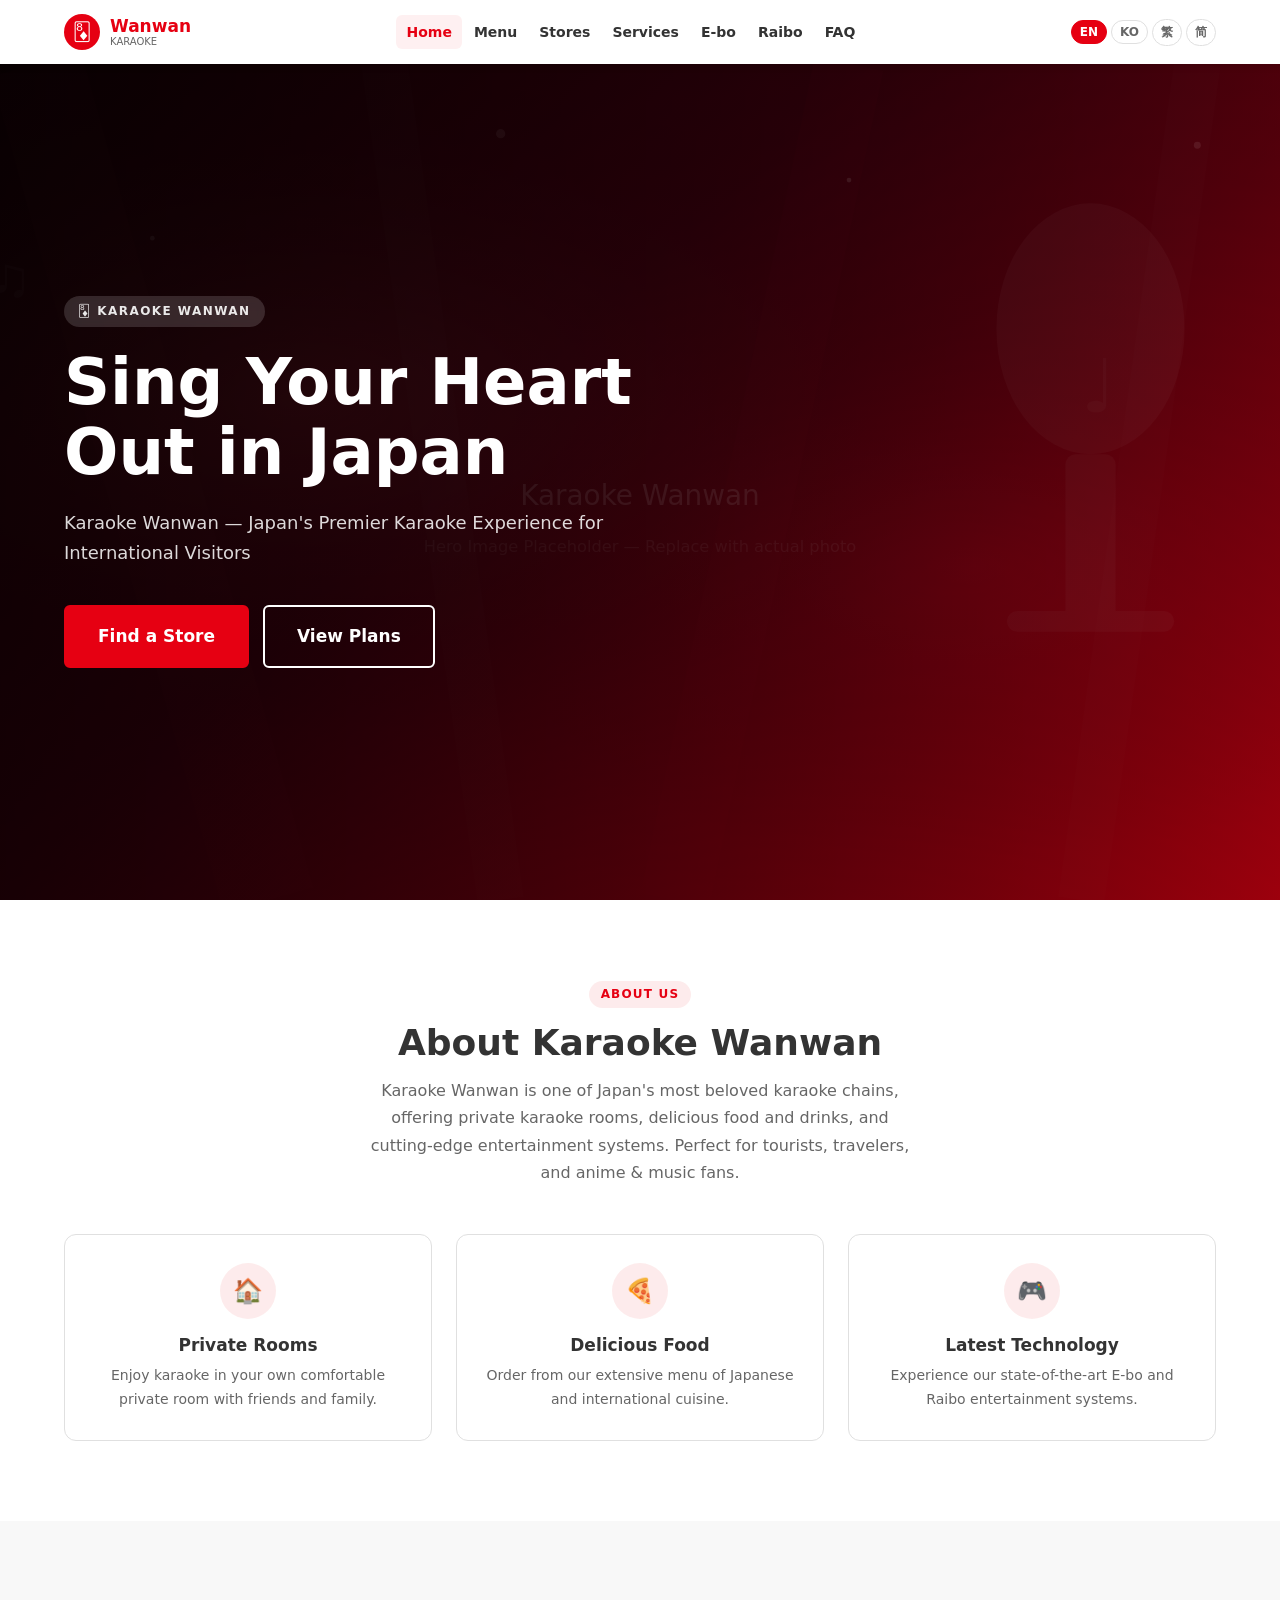
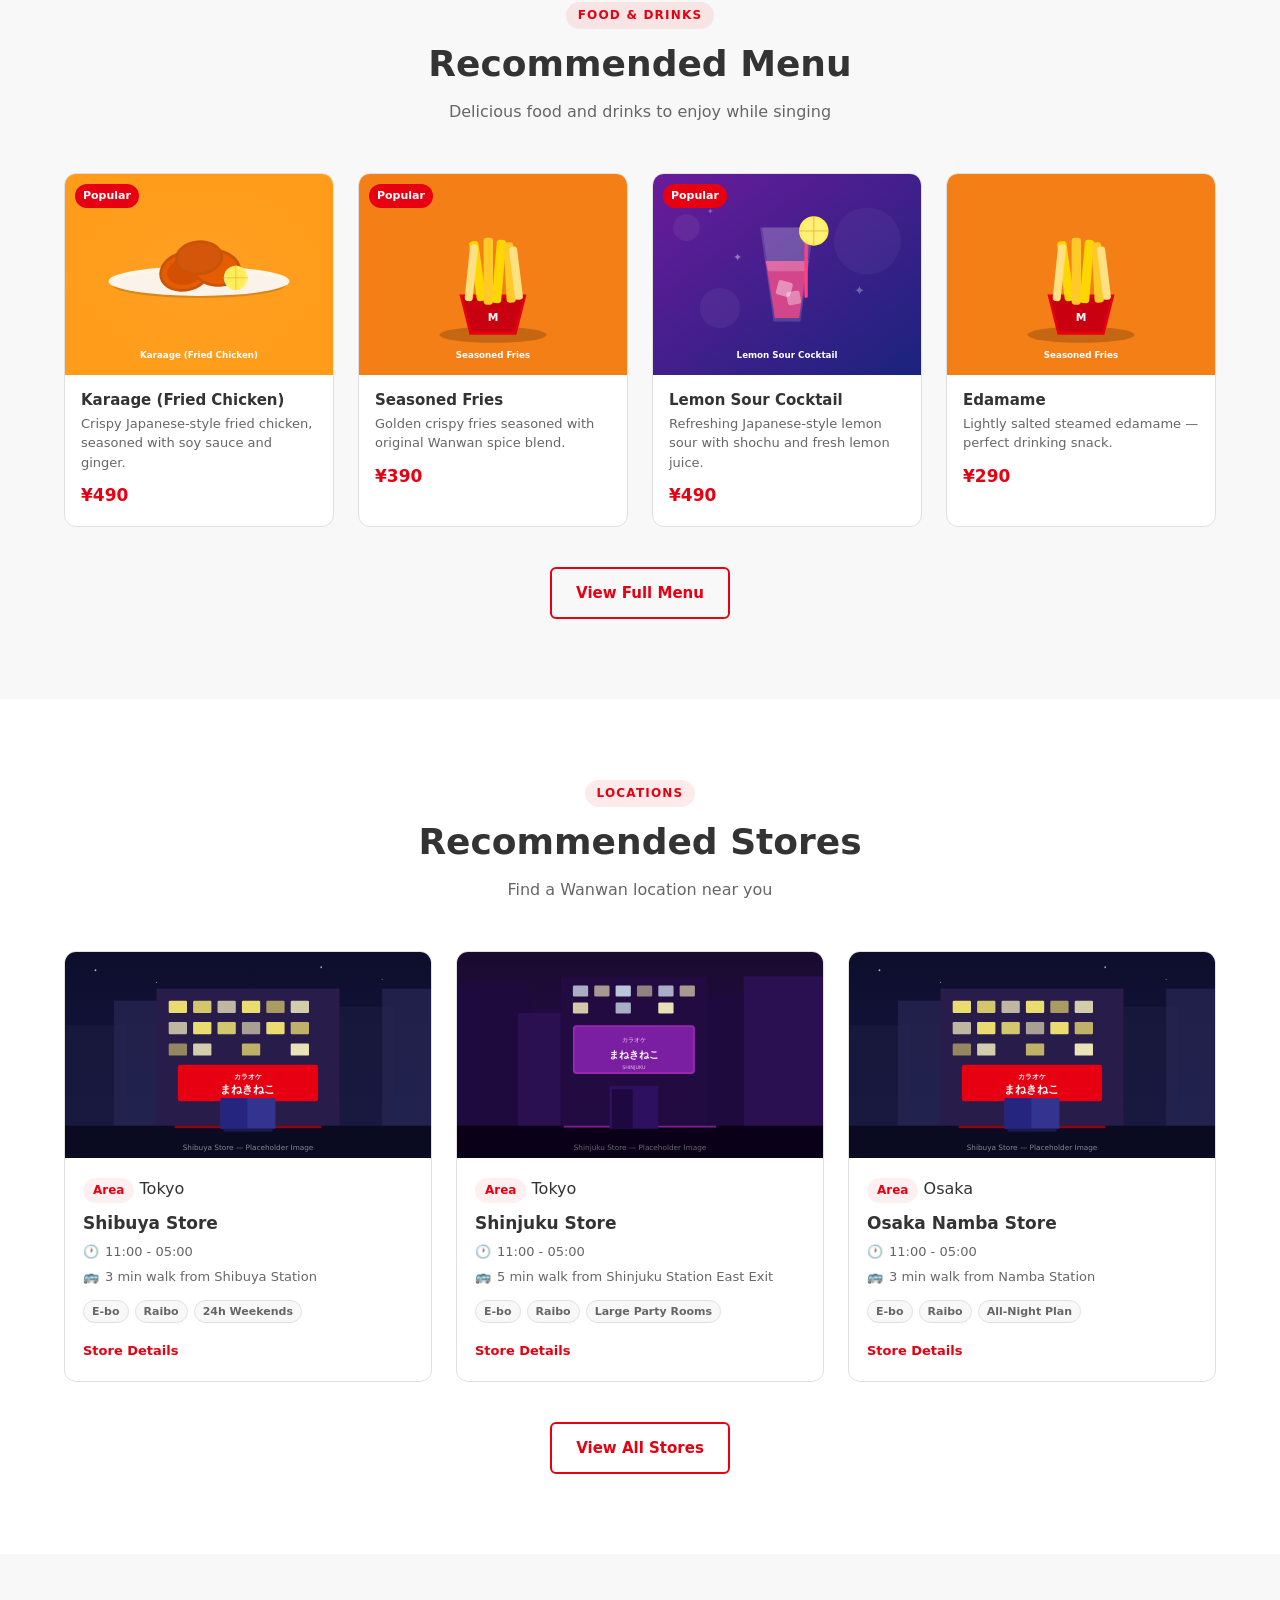
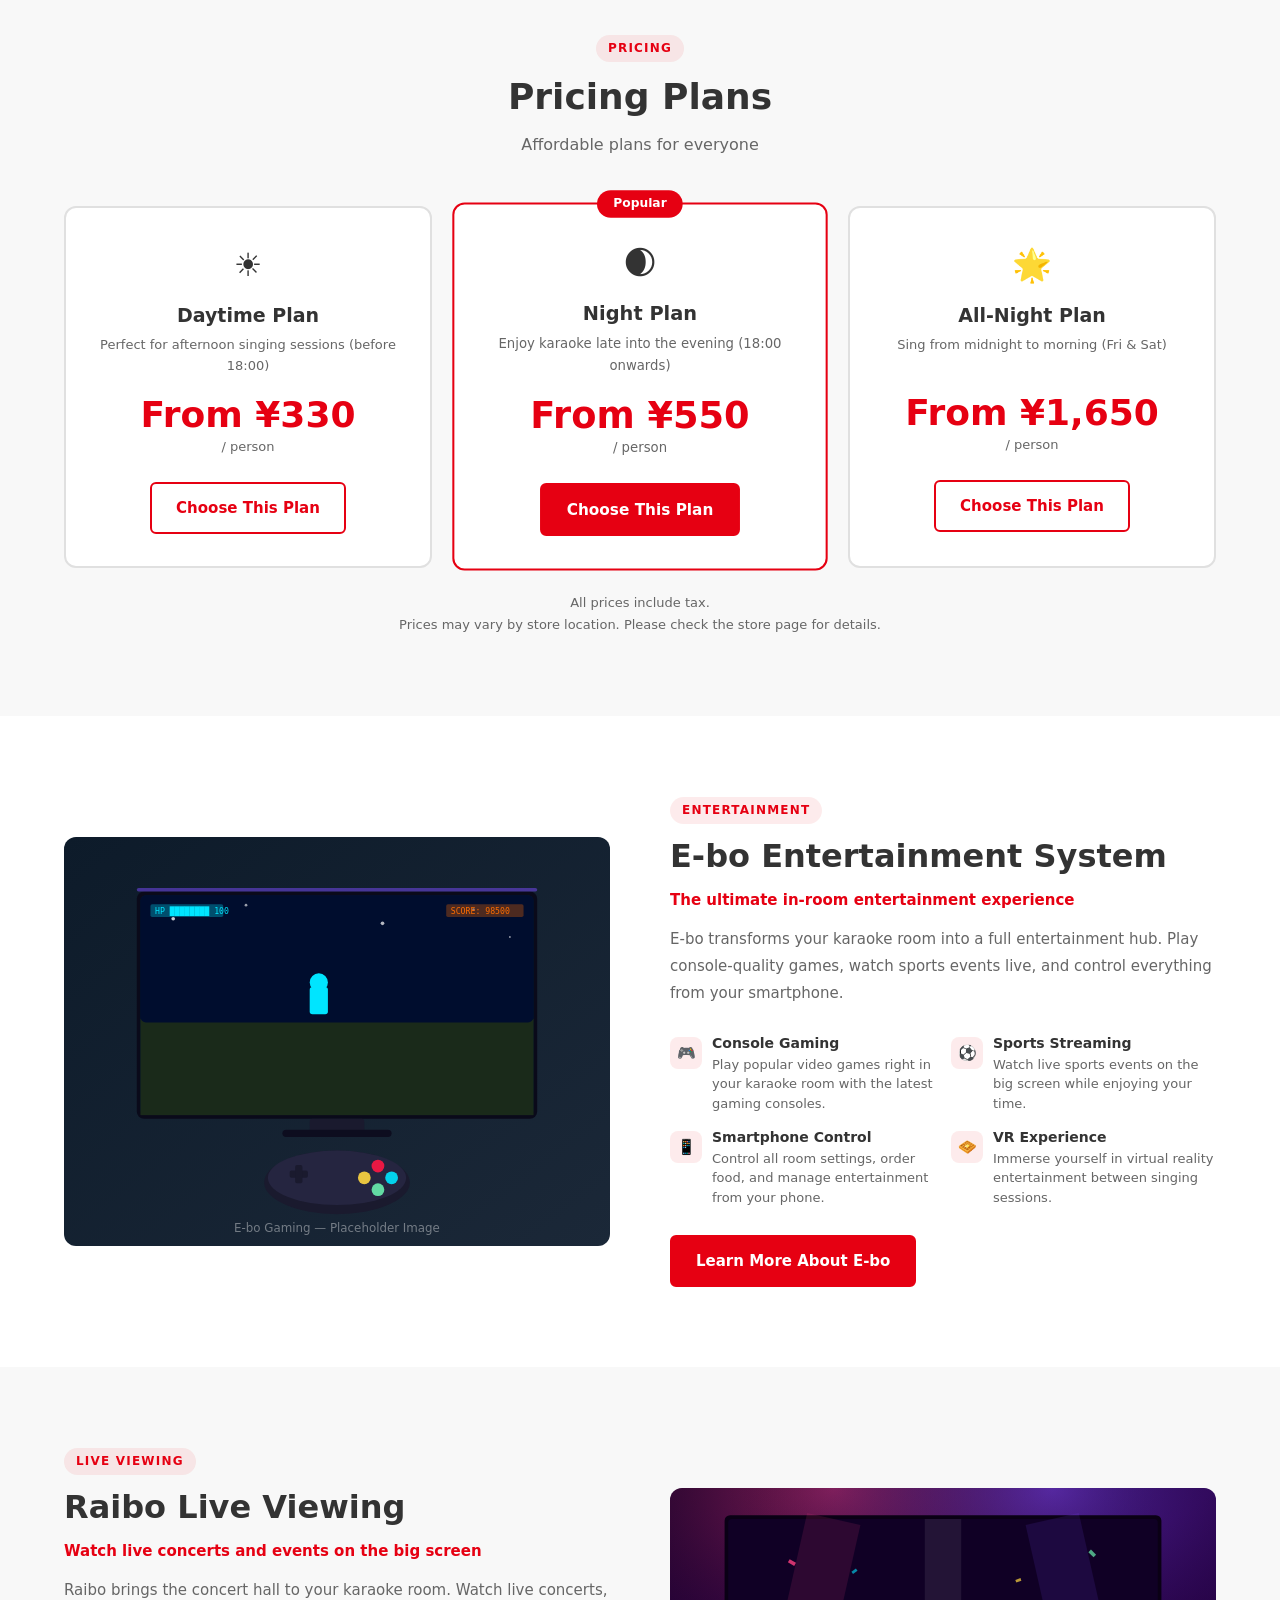
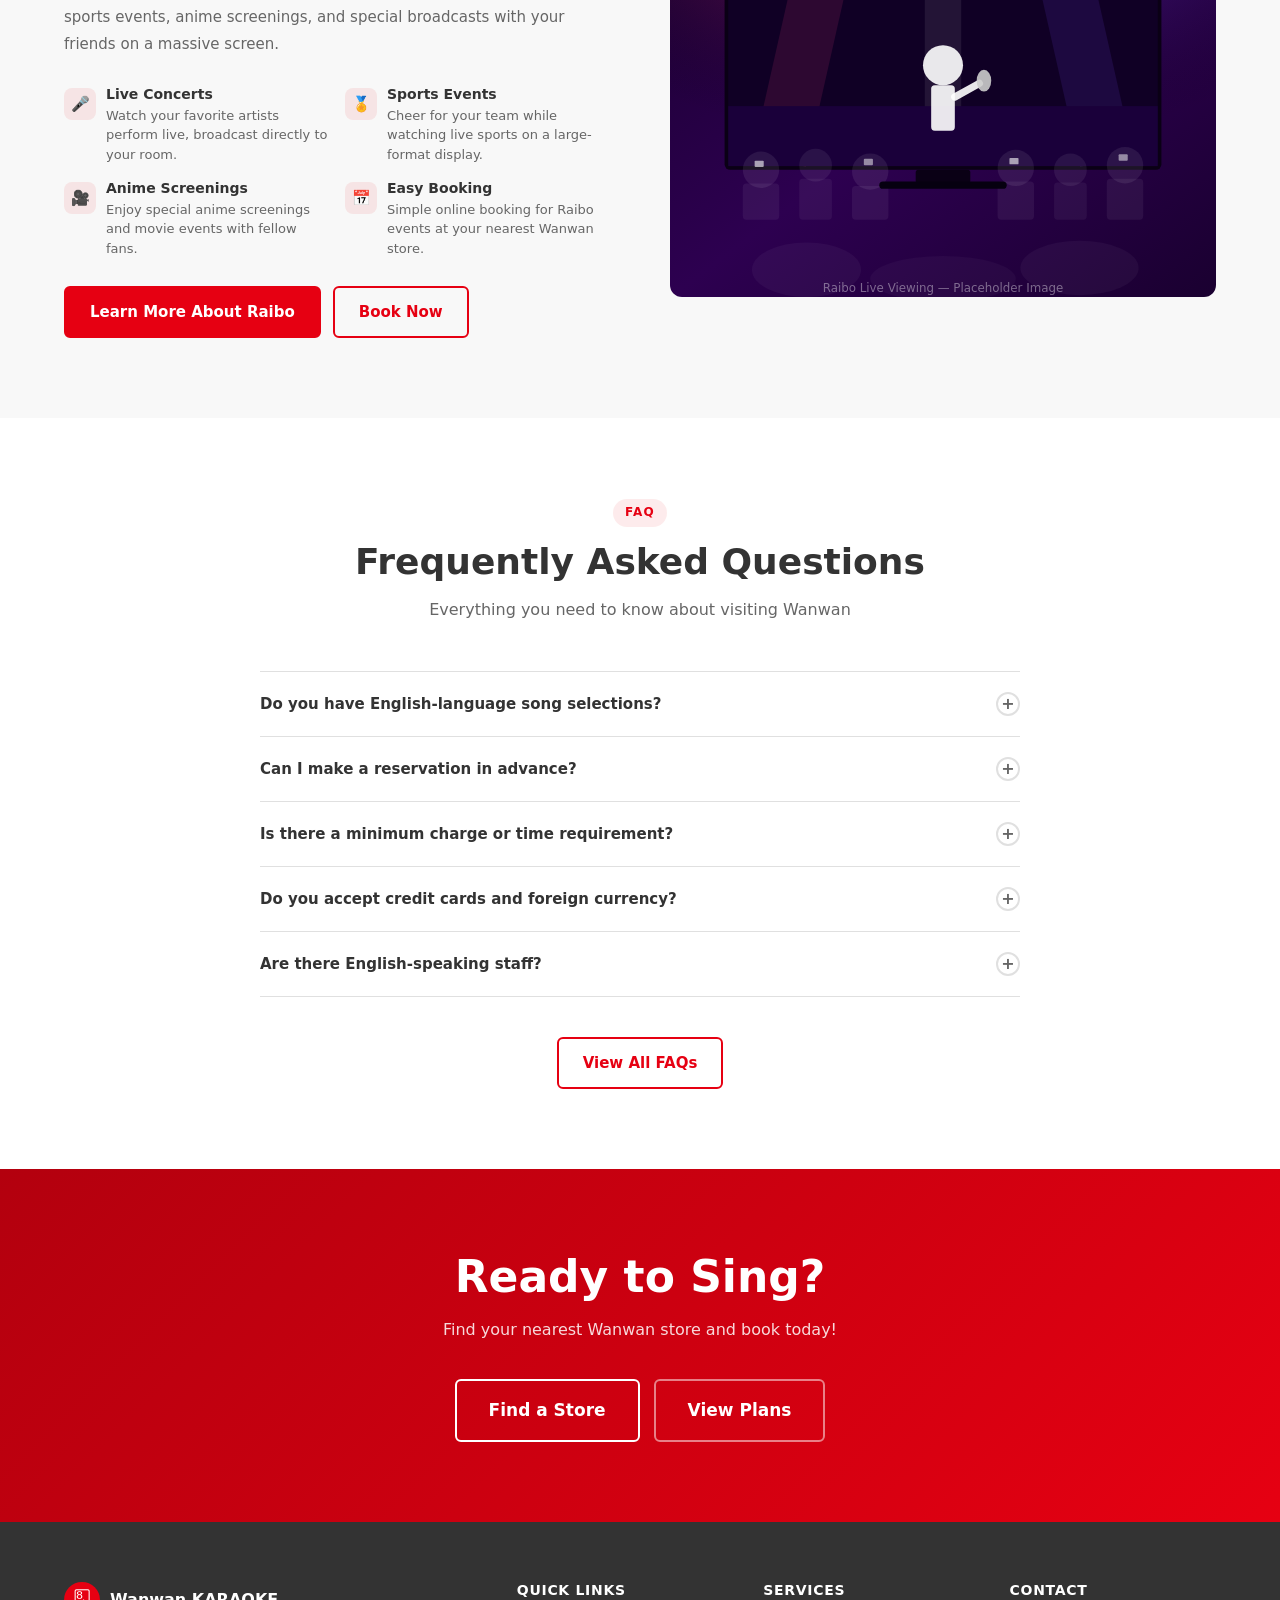
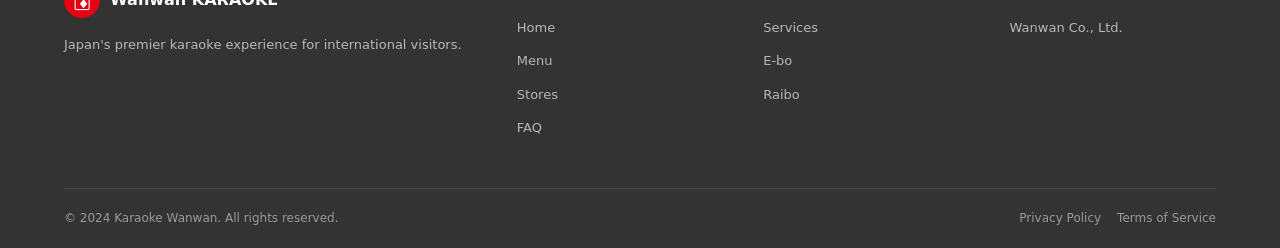
==== commit 96292930: "change wanwan" ====
--- a/index.html
+++ b/index.html
@@ -5,51 +5,51 @@
   <meta name="viewport" content="width=device-width, initial-scale=1.0">
 
   <!-- Primary SEO -->
-  <title>Karaoke Manekineko | Japan's Best Karaoke for International Visitors</title>
-  <meta name="description" content="Karaoke Manekineko offers private karaoke rooms, delicious food, and cutting-edge entertainment in Japan. Perfect for tourists from North America, Europe, Korea, Taiwan, and China.">
-  <meta name="keywords" content="karaoke Japan, Manekineko, karaoke Tokyo, Japan tourist karaoke, private karaoke room Japan, karaoke Osaka">
+  <title>Karaoke Wanwan | Japan's Best Karaoke for International Visitors</title>
+  <meta name="description" content="Karaoke Wanwan offers private karaoke rooms, delicious food, and cutting-edge entertainment in Japan. Perfect for tourists from North America, Europe, Korea, Taiwan, and China.">
+  <meta name="keywords" content="karaoke Japan, Wanwan, karaoke Tokyo, Japan tourist karaoke, private karaoke room Japan, karaoke Osaka">
   <meta name="robots" content="index, follow">
-  <link rel="canonical" href="https://manekineko-inbound.example.com/">
+  <link rel="canonical" href="https://Wanwan-inbound.example.com/">
 
   <!-- hreflang -->
-  <link rel="alternate" hreflang="en"      href="https://manekineko-inbound.example.com/?lang=en">
-  <link rel="alternate" hreflang="ko"      href="https://manekineko-inbound.example.com/?lang=ko">
-  <link rel="alternate" hreflang="zh-Hant" href="https://manekineko-inbound.example.com/?lang=zh-Hant">
-  <link rel="alternate" hreflang="zh-Hans" href="https://manekineko-inbound.example.com/?lang=zh-Hans">
-  <link rel="alternate" hreflang="x-default" href="https://manekineko-inbound.example.com/">
+  <link rel="alternate" hreflang="en"      href="https://Wanwan-inbound.example.com/?lang=en">
+  <link rel="alternate" hreflang="ko"      href="https://Wanwan-inbound.example.com/?lang=ko">
+  <link rel="alternate" hreflang="zh-Hant" href="https://Wanwan-inbound.example.com/?lang=zh-Hant">
+  <link rel="alternate" hreflang="zh-Hans" href="https://Wanwan-inbound.example.com/?lang=zh-Hans">
+  <link rel="alternate" hreflang="x-default" href="https://Wanwan-inbound.example.com/">
 
   <!-- OpenGraph -->
   <meta property="og:type"        content="website">
-  <meta property="og:url"         content="https://manekineko-inbound.example.com/">
-  <meta property="og:title"       content="Karaoke Manekineko | Japan's Best Karaoke for International Visitors">
+  <meta property="og:url"         content="https://Wanwan-inbound.example.com/">
+  <meta property="og:title"       content="Karaoke Wanwan | Japan's Best Karaoke for International Visitors">
   <meta property="og:description" content="Private karaoke rooms, delicious food, E-bo gaming &amp; Raibo live viewing. The ultimate karaoke experience in Japan.">
-  <meta property="og:image"       content="https://manekineko-inbound.example.com/assets/img/hero-karaoke.svg">
+  <meta property="og:image"       content="https://Wanwan-inbound.example.com/assets/img/hero-karaoke.svg">
   <meta property="og:locale"      content="en_US">
-  <meta property="og:site_name"   content="Karaoke Manekineko">
+  <meta property="og:site_name"   content="Karaoke Wanwan">
 
   <!-- Twitter Card -->
   <meta name="twitter:card"        content="summary_large_image">
-  <meta name="twitter:title"       content="Karaoke Manekineko | Japan's Best Karaoke">
+  <meta name="twitter:title"       content="Karaoke Wanwan | Japan's Best Karaoke">
   <meta name="twitter:description" content="Private karaoke rooms, food, E-bo gaming &amp; Raibo live viewing in Japan.">
-  <meta name="twitter:image"       content="https://manekineko-inbound.example.com/assets/img/hero-karaoke.svg">
+  <meta name="twitter:image"       content="https://Wanwan-inbound.example.com/assets/img/hero-karaoke.svg">
 
   <!-- Structured Data: Organization -->
   <script type="application/ld+json">
   {
     "@context": "https://schema.org",
     "@type": "Organization",
-    "name": "Karaoke Manekineko",
+    "name": "Karaoke Wanwan",
     "alternateName": "カラオケまねきねこ",
-    "url": "https://www.karaokemanekineko.jp",
-    "logo": "https://manekineko-inbound.example.com/assets/img/hero-karaoke.svg",
-    "description": "Karaoke Manekineko is one of Japan's most beloved karaoke chains, offering private karaoke rooms, delicious food and drinks, and cutting-edge entertainment.",
+    "url": "https://www.karaokeWanwan.jp",
+    "logo": "https://Wanwan-inbound.example.com/assets/img/hero-karaoke.svg",
+    "description": "Karaoke Wanwan is one of Japan's most beloved karaoke chains, offering private karaoke rooms, delicious food and drinks, and cutting-edge entertainment.",
     "areaServed": ["JP"],
     "contactPoint": {
       "@type": "ContactPoint",
       "contactType": "customer service",
       "availableLanguage": ["English", "Japanese", "Korean", "Chinese"]
     },
-    "sameAs": ["https://www.karaokemanekineko.jp"]
+    "sameAs": ["https://www.karaokeWanwan.jp"]
   }
   </script>
 
@@ -64,7 +64,7 @@
         "name": "Do you have English-language song selections?",
         "acceptedAnswer": {
           "@type": "Answer",
-          "text": "Yes! Manekineko offers an extensive library of English songs, as well as songs in Korean, Chinese, and many other languages."
+          "text": "Yes! Wanwan offers an extensive library of English songs, as well as songs in Korean, Chinese, and many other languages."
         }
       },
       {
@@ -80,7 +80,7 @@
         "name": "Do you accept credit cards?",
         "acceptedAnswer": {
           "@type": "Answer",
-          "text": "Most Manekineko locations accept major credit cards (Visa, Mastercard, Amex). Some locations also accept IC cards and QR payment."
+          "text": "Most Wanwan locations accept major credit cards (Visa, Mastercard, Amex). Some locations also accept IC cards and QR payment."
         }
       }
     ]
@@ -112,9 +112,9 @@
         <div class="hero__overlay" aria-hidden="true"></div>
       </div>
       <div class="hero__content">
-        <span class="hero__label">&#127176; Karaoke Manekineko</span>
+        <span class="hero__label">&#127176; Karaoke Wanwan</span>
         <h1 class="hero__title" data-i18n="hero.title">Sing Your Heart Out in Japan</h1>
-        <p class="hero__subtitle" data-i18n="hero.subtitle">Karaoke Manekineko — Japan's Premier Karaoke Experience for International Visitors</p>
+        <p class="hero__subtitle" data-i18n="hero.subtitle">Karaoke Wanwan — Japan's Premier Karaoke Experience for International Visitors</p>
         <div class="hero__actions">
           <a href="./pages/stores.html" class="btn btn-primary btn-lg" data-i18n="hero.cta">Find a Store</a>
           <a href="./pages/service.html" class="btn btn-secondary btn-lg" data-i18n="hero.ctaSub">View Plans</a>
@@ -127,8 +127,8 @@
       <div class="container">
         <div class="section__header">
           <span class="section__tag">About Us</span>
-          <h2 class="section__title" id="about-title" data-i18n="about.title">About Karaoke Manekineko</h2>
-          <p class="section__subtitle" data-i18n="about.description">Karaoke Manekineko is one of Japan's most beloved karaoke chains, offering private karaoke rooms, delicious food and drinks, and cutting-edge entertainment systems.</p>
+          <h2 class="section__title" id="about-title" data-i18n="about.title">About Karaoke Wanwan</h2>
+          <p class="section__subtitle" data-i18n="about.description">Karaoke Wanwan is one of Japan's most beloved karaoke chains, offering private karaoke rooms, delicious food and drinks, and cutting-edge entertainment systems.</p>
         </div>
         <div class="about__features">
           <article class="feature-card">
@@ -182,14 +182,14 @@
                 src="./assets/img/menu-fries.svg"
                 width="400"
                 height="300"
-                alt="Golden crispy seasoned french fries in a red Manekineko cup"
+                alt="Golden crispy seasoned french fries in a red Wanwan cup"
                 class="menu-card__img"
               >
               <span class="menu-card__badge" data-i18n="menu.popular">Popular</span>
             </div>
             <div class="menu-card__body">
               <h3 class="menu-card__name">Seasoned Fries</h3>
-              <p class="menu-card__desc">Golden crispy fries seasoned with original Manekineko spice blend.</p>
+              <p class="menu-card__desc">Golden crispy fries seasoned with original Wanwan spice blend.</p>
               <span class="menu-card__price">¥390</span>
             </div>
           </article>
@@ -239,7 +239,7 @@
         <div class="section__header">
           <span class="section__tag">Locations</span>
           <h2 class="section__title" id="stores-title" data-i18n="stores.title">Recommended Stores</h2>
-          <p class="section__subtitle" data-i18n="stores.subtitle">Find a Manekineko location near you</p>
+          <p class="section__subtitle" data-i18n="stores.subtitle">Find a Wanwan location near you</p>
         </div>
         <div class="card-grid card-grid--3" role="list">
           <article class="store-card" role="listitem">
@@ -248,7 +248,7 @@
                 src="./assets/img/store-shibuya.svg"
                 width="600"
                 height="338"
-                alt="Karaoke Manekineko Shibuya store exterior at night with neon signage"
+                alt="Karaoke Wanwan Shibuya store exterior at night with neon signage"
                 class="store-card__img"
               >
             </div>
@@ -279,7 +279,7 @@
                 src="./assets/img/store-shinjuku.svg"
                 width="600"
                 height="338"
-                alt="Karaoke Manekineko Shinjuku store with purple neon lights at night"
+                alt="Karaoke Wanwan Shinjuku store with purple neon lights at night"
                 class="store-card__img"
               >
             </div>
@@ -310,7 +310,7 @@
                 src="./assets/img/store-shibuya.svg"
                 width="600"
                 height="338"
-                alt="Karaoke Manekineko Osaka Namba store exterior at night"
+                alt="Karaoke Wanwan Osaka Namba store exterior at night"
                 class="store-card__img"
               >
             </div>
@@ -501,7 +501,7 @@
         <div class="section__header">
           <span class="section__tag">FAQ</span>
           <h2 class="section__title" id="faq-title" data-i18n="faq.title">Frequently Asked Questions</h2>
-          <p class="section__subtitle" data-i18n="faq.subtitle">Everything you need to know about visiting Manekineko</p>
+          <p class="section__subtitle" data-i18n="faq.subtitle">Everything you need to know about visiting Wanwan</p>
         </div>
         <div class="faq-list" role="list">
 
@@ -523,7 +523,7 @@
               aria-hidden="true"
             >
               <div class="faq-answer__inner">
-                <p data-i18n="faq.a1">Yes! Manekineko offers an extensive library of English songs, as well as songs in Korean, Chinese, and many other languages.</p>
+                <p data-i18n="faq.a1">Yes! Wanwan offers an extensive library of English songs, as well as songs in Korean, Chinese, and many other languages.</p>
               </div>
             </div>
           </div>
@@ -592,7 +592,7 @@
               aria-hidden="true"
             >
               <div class="faq-answer__inner">
-                <p data-i18n="faq.a4">Most Manekineko locations accept major credit cards. Some locations also accept IC cards and QR payment.</p>
+                <p data-i18n="faq.a4">Most Wanwan locations accept major credit cards. Some locations also accept IC cards and QR payment.</p>
               </div>
             </div>
           </div>
@@ -631,7 +631,7 @@
     <section class="cta-section" aria-labelledby="cta-title">
       <div class="container">
         <h2 class="cta-section__title" id="cta-title" data-i18n="cta.title">Ready to Sing?</h2>
-        <p class="cta-section__subtitle" data-i18n="cta.subtitle">Find your nearest Manekineko store and book today!</p>
+        <p class="cta-section__subtitle" data-i18n="cta.subtitle">Find your nearest Wanwan store and book today!</p>
         <div class="cta-section__actions">
           <a href="./pages/stores.html" class="btn btn-secondary btn-lg" data-i18n="cta.button">Find a Store</a>
           <a href="./pages/service.html" class="btn btn-outline btn-lg" style="border-color:rgba(255,255,255,0.5);color:white;" data-i18n="cta.buttonSub">View Plans</a>
--- a/assets/css/style.css
+++ b/assets/css/style.css
@@ -1,5 +1,5 @@
 /* ============================================================
-   Karaoke Manekineko — Main Stylesheet
+   Karaoke Wanwan — Main Stylesheet
    Generated from design-tokens.json
    ============================================================ */
 
